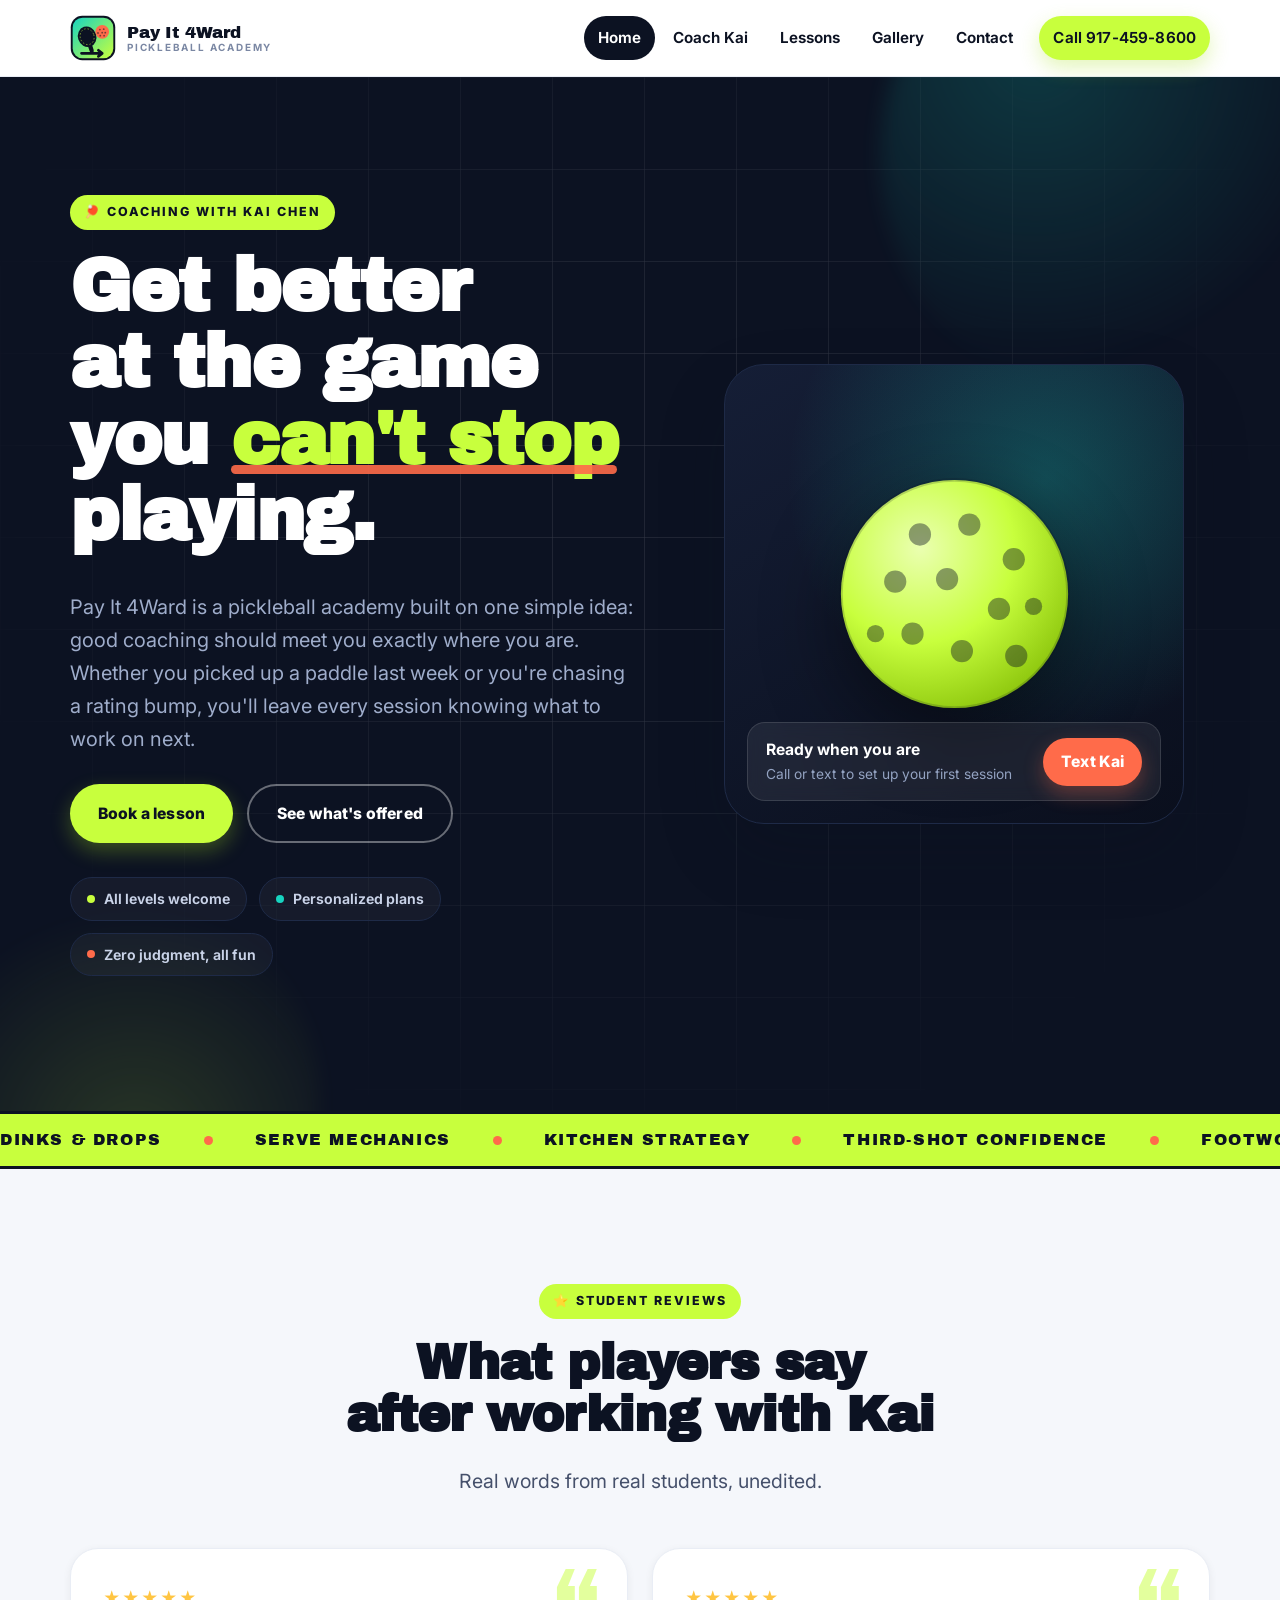
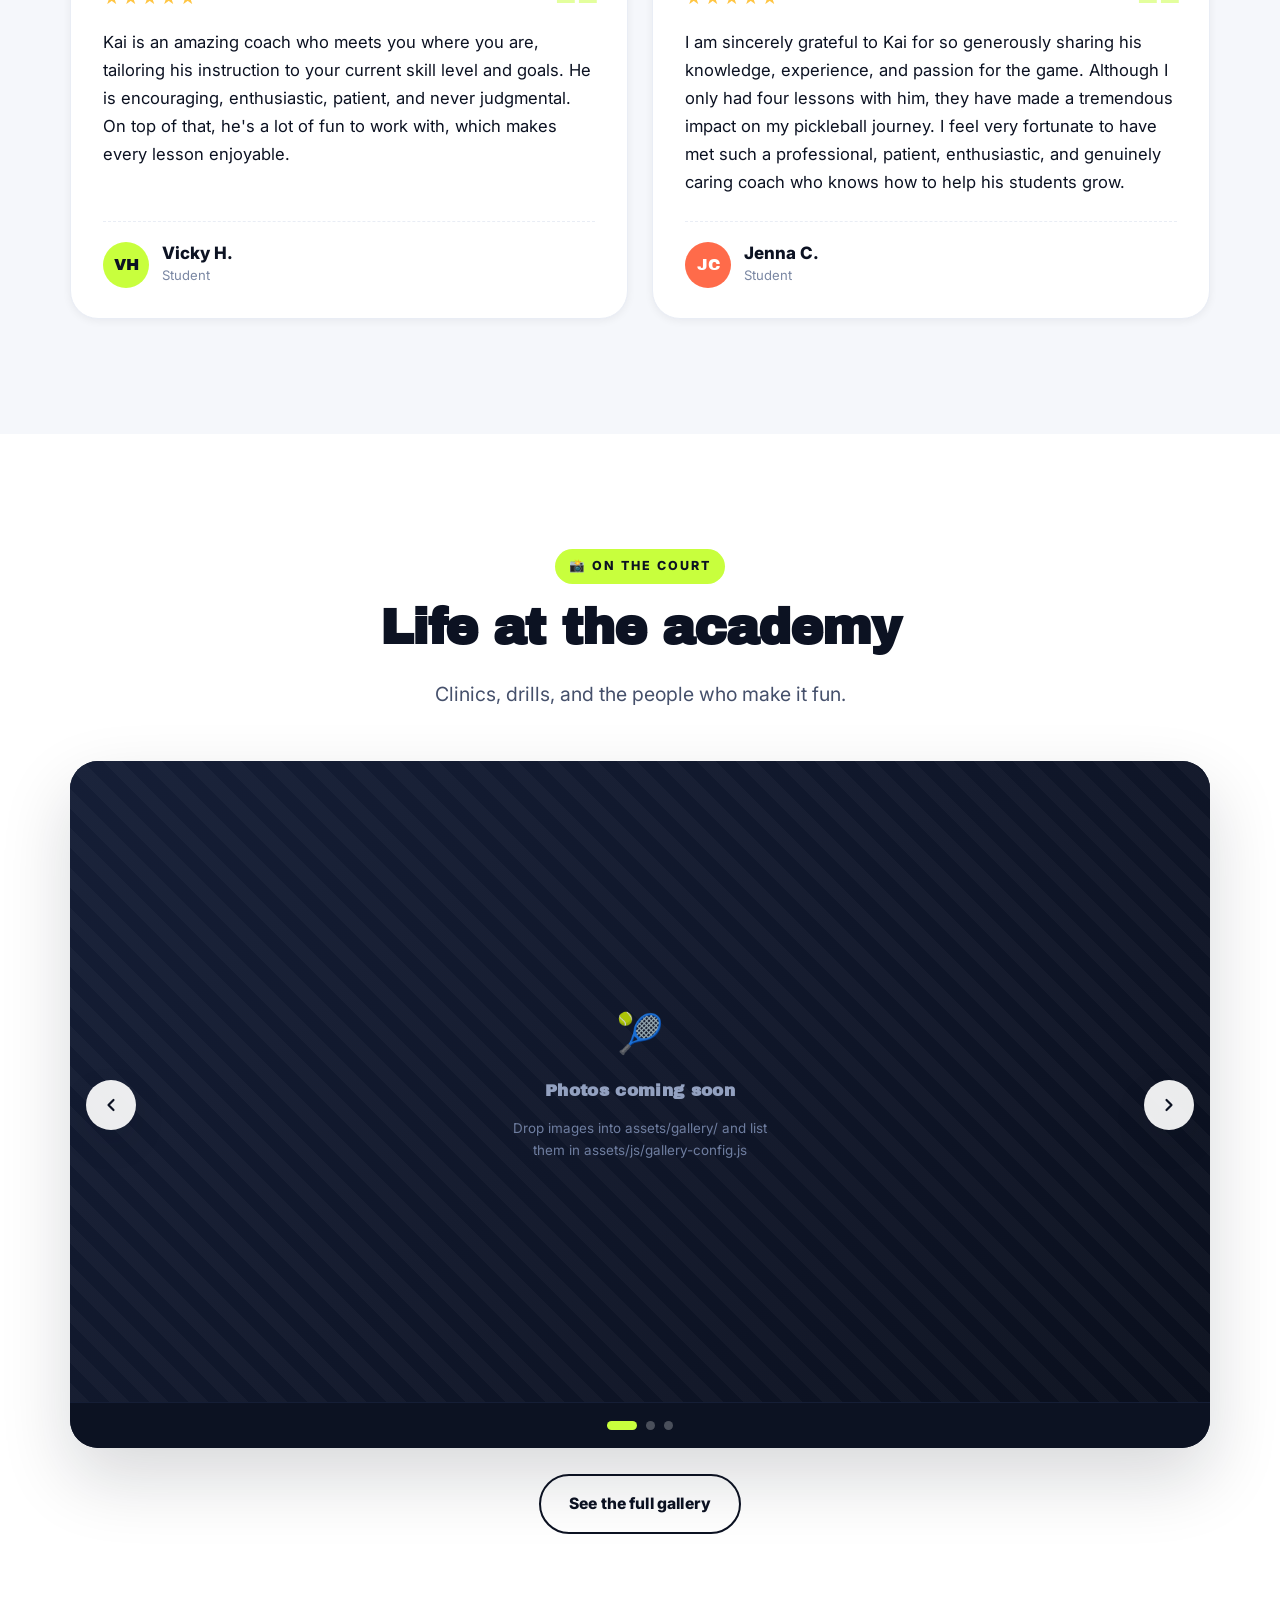
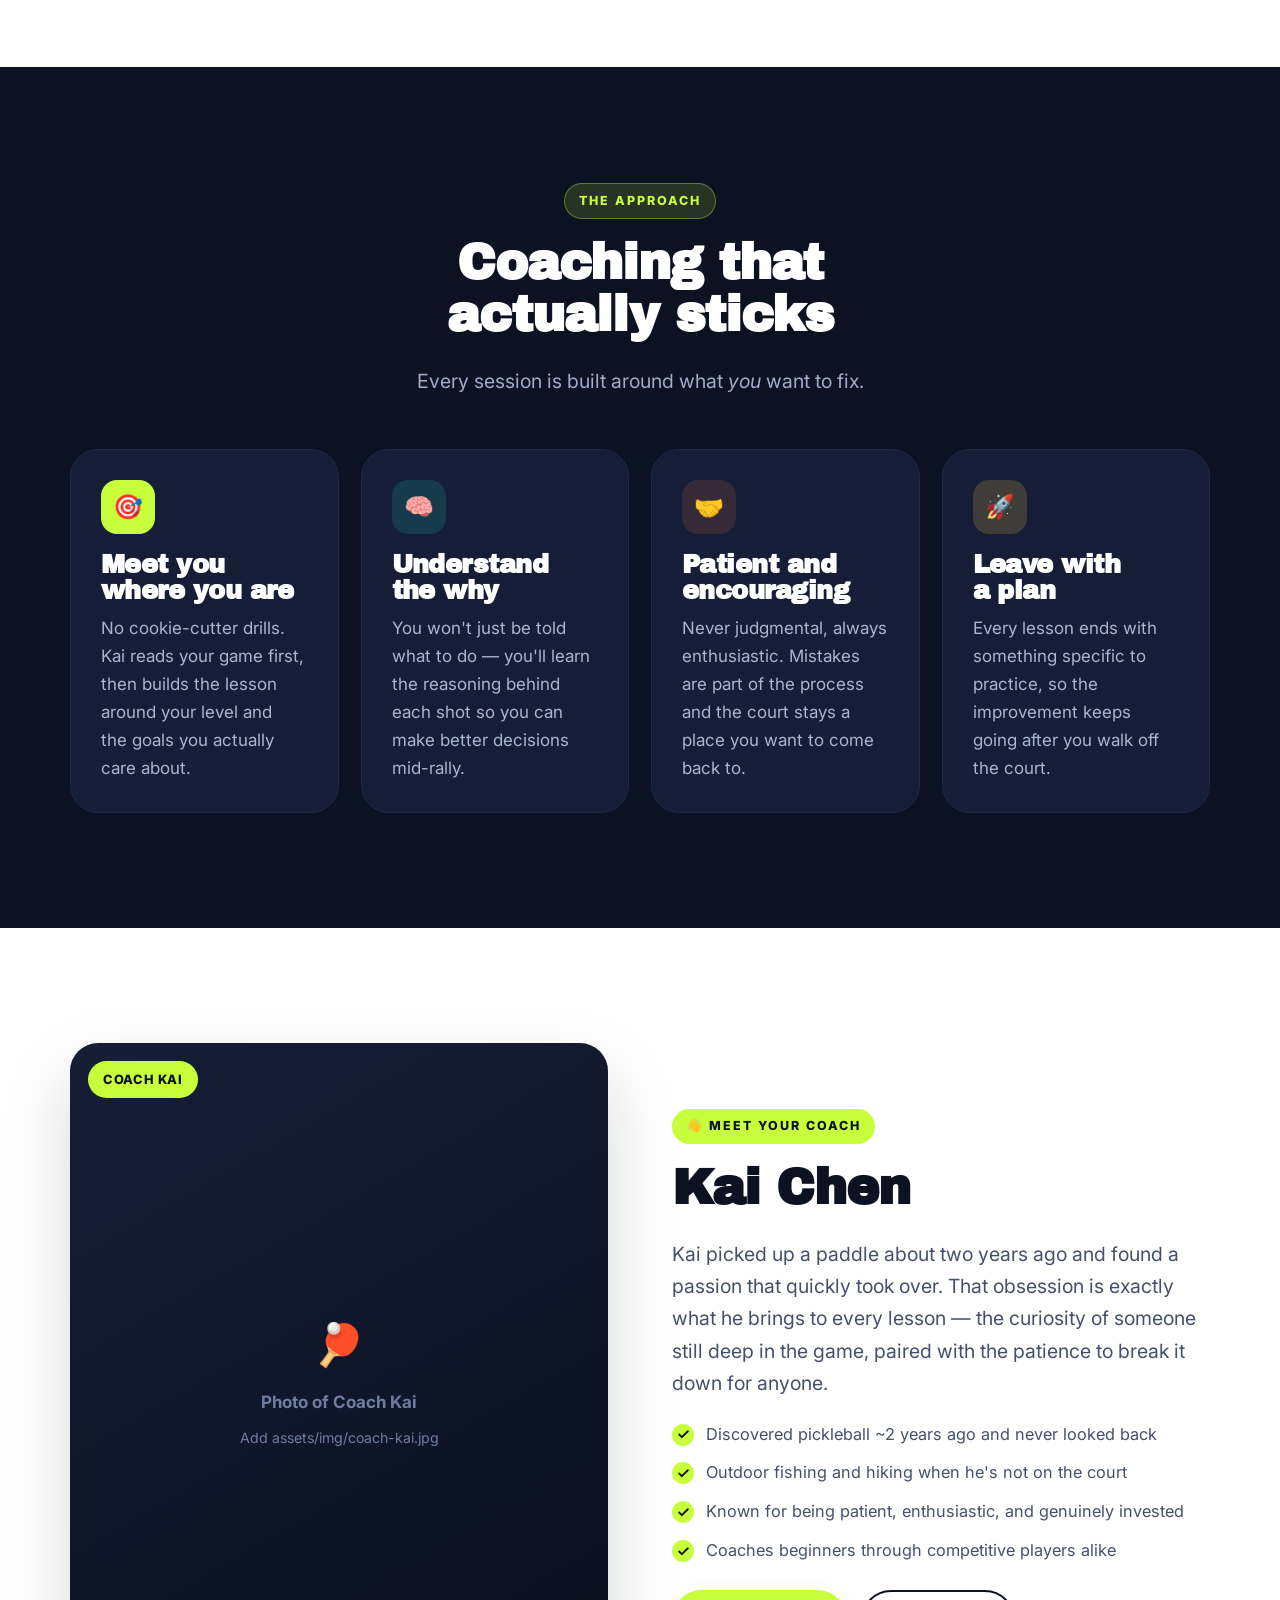
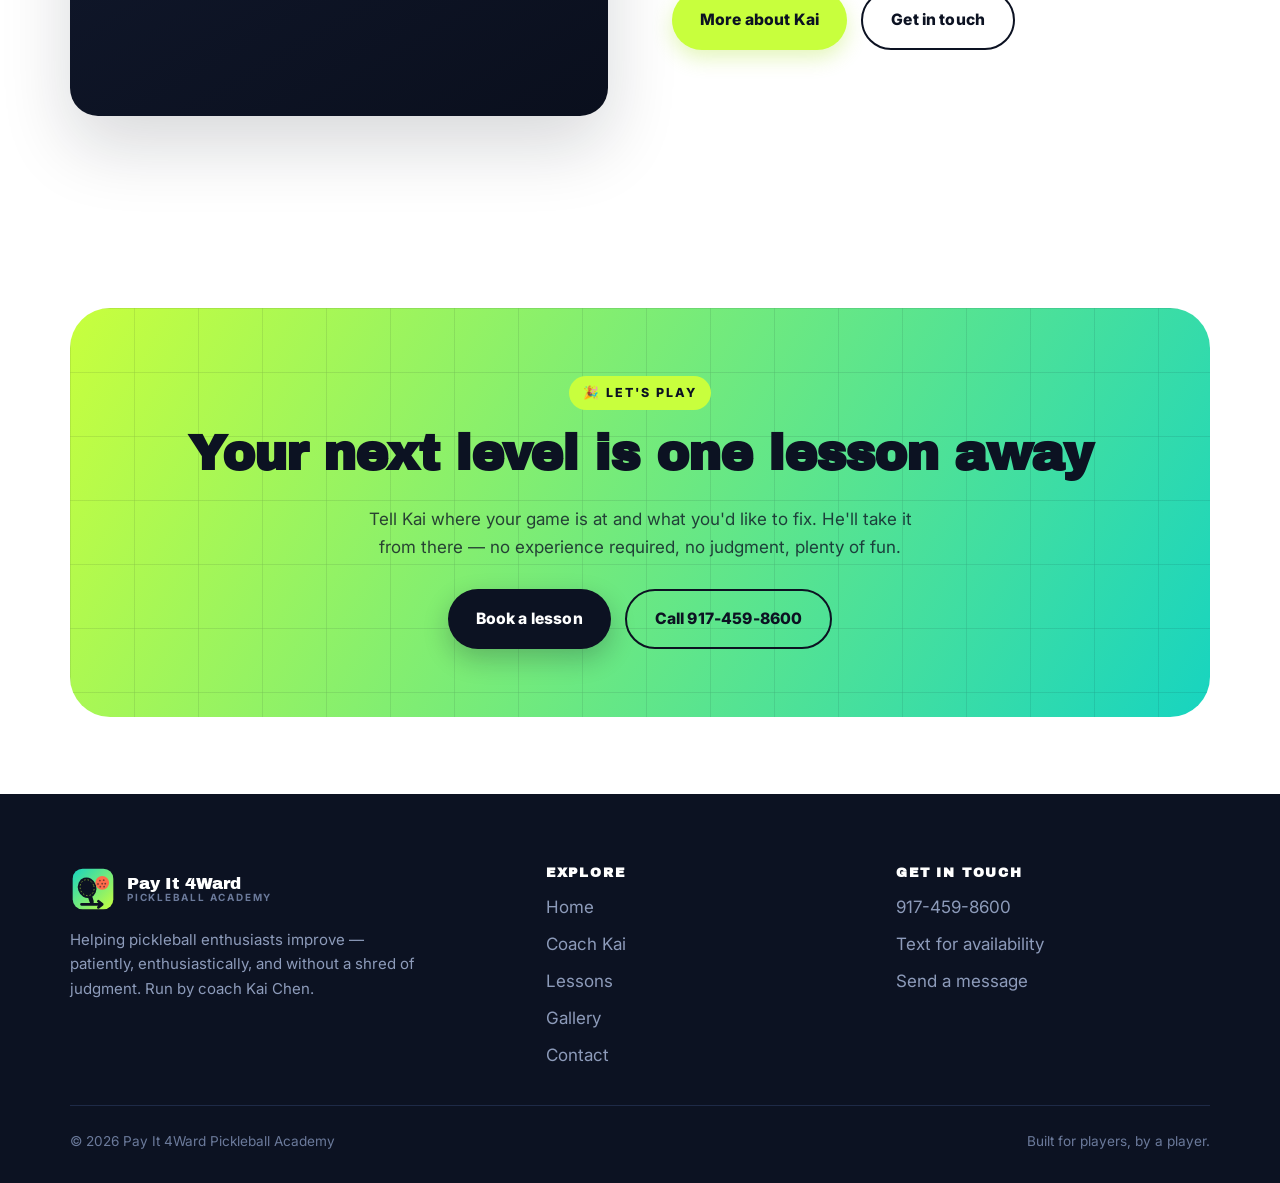
==== index.html @ ba5cbf7e "Add Pay It 4Ward site: pages, styles, scripts, assets Five-page static site for the pickleball acade" ====
<!DOCTYPE html>
<html lang="en">
<head>
<meta charset="utf-8">
<meta name="viewport" content="width=device-width, initial-scale=1, viewport-fit=cover">
<title>Pay It 4Ward Pickleball Academy — Coaching with Kai Chen</title>
<meta name="description" content="Pay It 4Ward is a pickleball academy run by coach Kai Chen. Patient, encouraging, personalized coaching that meets every player exactly where they are.">
<meta name="theme-color" content="#0C1222">

<meta property="og:type" content="website">
<meta property="og:title" content="Pay It 4Ward Pickleball Academy">
<meta property="og:description" content="Coaching with Kai Chen — helping pickleball enthusiasts improve, one lesson at a time.">
<meta property="og:image" content="assets/img/logo.svg">

<link rel="icon" href="assets/img/logo.svg" type="image/svg+xml">
<link rel="preconnect" href="https://fonts.googleapis.com">
<link rel="preconnect" href="https://fonts.gstatic.com" crossorigin>
<link href="https://fonts.googleapis.com/css2?family=Archivo+Black&family=Inter:wght@400;500;600;700;800&display=swap" rel="stylesheet">
<link rel="stylesheet" href="assets/css/styles.css">
</head>
<body>

<!-- ============================ PRELOADER ============================ -->
<div class="preloader" id="preloader" role="status" aria-label="Loading Pay It 4Ward">
  <div class="preloader__inner">
    <div class="preloader__card">
      <img class="preloader__logo" src="assets/img/logo.svg" alt="Pay It 4Ward">
    </div>
    <div class="preloader__bar"></div>
    <div class="preloader__word">Pay It 4Ward</div>
  </div>
</div>

<!-- ============================= HEADER ============================== -->
<header class="site-header" id="siteHeader">
  <div class="wrap nav">
    <a class="brand" href="index.html">
      <img class="brand__logo" src="assets/img/logo.svg" alt="Pay It 4Ward logo">
      <span class="brand__text">
        <span class="brand__name">Pay It 4Ward</span>
        <span class="brand__sub">Pickleball Academy</span>
      </span>
    </a>

    <button class="nav__toggle" id="navToggle" type="button"
            aria-expanded="false" aria-controls="navLinks" aria-label="Menu">
      <span></span>
    </button>

    <ul class="nav__links" id="navLinks">
      <li><a href="index.html">Home</a></li>
      <li><a href="about.html">Coach Kai</a></li>
      <li><a href="programs.html">Lessons</a></li>
      <li><a href="gallery.html">Gallery</a></li>
      <li><a href="contact.html">Contact</a></li>
      <li><a class="btn nav__cta" href="tel:+19174598600">Call 917-459-8600</a></li>
    </ul>
  </div>
</header>

<main>

<!-- ============================== HERO =============================== -->
<section class="hero">
  <div class="hero__court" aria-hidden="true"></div>
  <div class="wrap hero__inner">
    <div>
      <span class="eyebrow">🏓 Coaching with Kai Chen</span>
      <h1>Get better at the game you <em>can't stop</em> playing.</h1>
      <p class="hero__lede">
        Pay It 4Ward is a pickleball academy built on one simple idea: good coaching
        should meet you exactly where you are. Whether you picked up a paddle last
        week or you're chasing a rating bump, you'll leave every session knowing
        what to work on next.
      </p>

      <div class="btn-row" style="margin-top:28px">
        <a class="btn" href="contact.html">Book a lesson</a>
        <a class="btn btn--ghost" href="programs.html">See what's offered</a>
      </div>

      <ul class="hero__stats">
        <li><span class="dot" style="background:var(--lime)"></span> All levels welcome</li>
        <li><span class="dot" style="background:var(--teal)"></span> Personalized plans</li>
        <li><span class="dot" style="background:var(--coral)"></span> Zero judgment, all fun</li>
      </ul>
    </div>

    <div class="hero__art">
      <img class="hero__ball" src="assets/img/ball.svg" alt="" aria-hidden="true">
      <div class="hero__badge">
        <div>
          <strong>Ready when you are</strong>
          <span>Call or text to set up your first session</span>
        </div>
        <a class="btn btn--coral" href="tel:+19174598600" style="padding:11px 18px">Text Kai</a>
      </div>
    </div>
  </div>
</section>

<!-- ============================ MARQUEE ============================== -->
<div class="marquee" aria-hidden="true">
  <div class="marquee__track">
    <span>Dinks &amp; drops</span><span>Serve mechanics</span><span>Kitchen strategy</span>
    <span>Third-shot confidence</span><span>Footwork</span><span>Doubles IQ</span>
    <span>Dinks &amp; drops</span><span>Serve mechanics</span><span>Kitchen strategy</span>
    <span>Third-shot confidence</span><span>Footwork</span><span>Doubles IQ</span>
  </div>
</div>

<!-- ============================ REVIEWS ============================== -->
<section class="section section--soft" id="reviews">
  <div class="wrap">
    <div class="head head--center reveal">
      <span class="eyebrow">⭐ Student reviews</span>
      <h2>What players say after working with Kai</h2>
      <p class="lede">Real words from real students, unedited.</p>
    </div>

    <div class="reviews">
      <figure class="review reveal" style="margin:0">
        <div class="review__stars" aria-label="5 out of 5 stars">★★★★★</div>
        <blockquote class="review__text" style="margin:0">
          Kai is an amazing coach who meets you where you are, tailoring his
          instruction to your current skill level and goals. He is encouraging,
          enthusiastic, patient, and never judgmental. On top of that, he's a lot of
          fun to work with, which makes every lesson enjoyable.
        </blockquote>
        <figcaption class="review__by">
          <span class="review__avatar" aria-hidden="true">VH</span>
          <span>
            <span class="review__name">Vicky H.</span>
            <span class="review__role">Student</span>
          </span>
        </figcaption>
      </figure>

      <figure class="review reveal" style="margin:0">
        <div class="review__stars" aria-label="5 out of 5 stars">★★★★★</div>
        <blockquote class="review__text" style="margin:0">
          I am sincerely grateful to Kai for so generously sharing his knowledge,
          experience, and passion for the game. Although I only had four lessons with
          him, they have made a tremendous impact on my pickleball journey. I feel
          very fortunate to have met such a professional, patient, enthusiastic, and
          genuinely caring coach who knows how to help his students grow.
        </blockquote>
        <figcaption class="review__by">
          <span class="review__avatar review__avatar--coral" aria-hidden="true">JC</span>
          <span>
            <span class="review__name">Jenna C.</span>
            <span class="review__role">Student</span>
          </span>
        </figcaption>
      </figure>
    </div>
  </div>
</section>

<!-- =========================== CAROUSEL ============================== -->
<section class="section" id="photos">
  <div class="wrap">
    <div class="head head--center reveal">
      <span class="eyebrow">📸 On the court</span>
      <h2>Life at the academy</h2>
      <p class="lede">Clinics, drills, and the people who make it fun.</p>
    </div>

    <div class="carousel reveal" id="carousel"
         role="region" aria-roledescription="carousel" aria-label="Academy photos">
      <div class="carousel__viewport">
        <div class="carousel__track"><!-- slides injected by JS --></div>
      </div>
      <button class="carousel__btn carousel__btn--prev" type="button" aria-label="Previous photo">
        <svg width="20" height="20" viewBox="0 0 24 24" fill="none" stroke="currentColor"
             stroke-width="2.6" stroke-linecap="round" stroke-linejoin="round" aria-hidden="true">
          <polyline points="15 18 9 12 15 6"/>
        </svg>
      </button>
      <button class="carousel__btn carousel__btn--next" type="button" aria-label="Next photo">
        <svg width="20" height="20" viewBox="0 0 24 24" fill="none" stroke="currentColor"
             stroke-width="2.6" stroke-linecap="round" stroke-linejoin="round" aria-hidden="true">
          <polyline points="9 18 15 12 9 6"/>
        </svg>
      </button>
      <div class="carousel__dots" role="tablist" aria-label="Choose photo"></div>
    </div>

    <p class="center" style="margin-top:26px">
      <a class="btn btn--ghost" href="gallery.html">See the full gallery</a>
    </p>
  </div>
</section>

<!-- ======================== WHY / APPROACH =========================== -->
<section class="section section--dark">
  <div class="wrap">
    <div class="head head--center reveal">
      <span class="eyebrow eyebrow--ghost">The approach</span>
      <h2>Coaching that actually sticks</h2>
      <p class="lede">Every session is built around what <em>you</em> want to fix.</p>
    </div>

    <div class="grid">
      <div class="card reveal">
        <div class="card__icon">🎯</div>
        <h3>Meet you where you are</h3>
        <p>No cookie-cutter drills. Kai reads your game first, then builds the lesson
           around your level and the goals you actually care about.</p>
      </div>
      <div class="card reveal">
        <div class="card__icon card__icon--teal">🧠</div>
        <h3>Understand the why</h3>
        <p>You won't just be told what to do — you'll learn the reasoning behind each
           shot so you can make better decisions mid-rally.</p>
      </div>
      <div class="card reveal">
        <div class="card__icon card__icon--coral">🤝</div>
        <h3>Patient and encouraging</h3>
        <p>Never judgmental, always enthusiastic. Mistakes are part of the process and
           the court stays a place you want to come back to.</p>
      </div>
      <div class="card reveal">
        <div class="card__icon card__icon--sun">🚀</div>
        <h3>Leave with a plan</h3>
        <p>Every lesson ends with something specific to practice, so the improvement
           keeps going after you walk off the court.</p>
      </div>
    </div>
  </div>
</section>

<!-- ========================= ABOUT PREVIEW =========================== -->
<section class="section">
  <div class="wrap split">
    <div class="split__media reveal">
      <span class="split__tag">Coach Kai</span>
      <!-- Replace this placeholder with a photo of Kai:
           <img src="assets/img/coach-kai.jpg" alt="Coach Kai Chen on the court"> -->
      <div class="ph">
        <span>🏓</span>
        <strong>Photo of Coach Kai</strong>
        <small>Add assets/img/coach-kai.jpg</small>
      </div>
    </div>

    <div class="reveal">
      <span class="eyebrow">👋 Meet your coach</span>
      <h2>Kai Chen</h2>
      <p class="lede">
        Kai picked up a paddle about two years ago and found a passion that quickly
        took over. That obsession is exactly what he brings to every lesson — the
        curiosity of someone still deep in the game, paired with the patience to
        break it down for anyone.
      </p>
      <ul class="facts">
        <li>Discovered pickleball ~2 years ago and never looked back</li>
        <li>Outdoor fishing and hiking when he's not on the court</li>
        <li>Known for being patient, enthusiastic, and genuinely invested</li>
        <li>Coaches beginners through competitive players alike</li>
      </ul>
      <div class="btn-row">
        <a class="btn" href="about.html">More about Kai</a>
        <a class="btn btn--ghost" href="contact.html">Get in touch</a>
      </div>
    </div>
  </div>
</section>

<!-- ============================== CTA ================================ -->
<section class="section section--tight">
  <div class="wrap">
    <div class="cta reveal">
      <span class="eyebrow">🎉 Let's play</span>
      <h2>Your next level is one lesson away</h2>
      <p>Tell Kai where your game is at and what you'd like to fix. He'll take it
         from there — no experience required, no judgment, plenty of fun.</p>
      <div class="btn-row">
        <a class="btn" href="contact.html">Book a lesson</a>
        <a class="btn btn--ghost" href="tel:+19174598600">Call 917-459-8600</a>
      </div>
    </div>
  </div>
</section>

</main>

<!-- ============================= FOOTER ============================== -->
<footer class="site-footer">
  <div class="wrap">
    <div class="footer-grid">
      <div>
        <a class="brand" href="index.html" style="margin-bottom:16px">
          <img class="brand__logo" src="assets/img/logo.svg" alt="">
          <span class="brand__text">
            <span class="brand__name">Pay It 4Ward</span>
            <span class="brand__sub">Pickleball Academy</span>
          </span>
        </a>
        <p>Helping pickleball enthusiasts improve — patiently, enthusiastically, and
           without a shred of judgment. Run by coach Kai Chen.</p>
      </div>

      <div>
        <h4>Explore</h4>
        <ul>
          <li><a href="index.html">Home</a></li>
          <li><a href="about.html">Coach Kai</a></li>
          <li><a href="programs.html">Lessons</a></li>
          <li><a href="gallery.html">Gallery</a></li>
          <li><a href="contact.html">Contact</a></li>
        </ul>
      </div>

      <div>
        <h4>Get in touch</h4>
        <ul>
          <li><a href="tel:+19174598600">917-459-8600</a></li>
          <li><a href="sms:+19174598600">Text for availability</a></li>
          <li><a href="contact.html">Send a message</a></li>
        </ul>
      </div>
    </div>

    <div class="footer-bottom">
      <span>&copy; <span data-year>2026</span> Pay It 4Ward Pickleball Academy</span>
      <span>Built for players, by a player.</span>
    </div>
  </div>
</footer>

<script src="assets/js/gallery-config.js"></script>
<script src="assets/js/main.js"></script>
</body>
</html>
---- assets/css/styles.css ----
/* ==========================================================================
   Pay It 4Ward Pickleball Academy — shared stylesheet
   Aesthetic: modern, fun, lively sports-center energy
   ========================================================================== */

/* ---------- Design tokens ------------------------------------------------ */
:root {
  /* Brand palette */
  --ink:        #0C1222;   /* deep court navy  */
  --ink-2:      #151E36;   /* raised surface   */
  --ink-3:      #1E2A47;   /* borders on dark  */
  --lime:       #C8FF3D;   /* pickleball ball  */
  --lime-deep:  #A5E01F;
  --coral:      #FF6B4A;   /* paddle grip      */
  --teal:       #17D4C0;   /* court accent     */
  --sun:        #FFC542;

  --paper:      #FFFFFF;
  --paper-2:    #F5F7FB;
  --paper-3:    #E9EDF5;
  --body:       #45506B;
  --muted:      #7A87A3;

  /* Type */
  --font-display: "Archivo Black", "Arial Black", Impact, system-ui, sans-serif;
  --font-body: "Inter", -apple-system, BlinkMacSystemFont, "Segoe UI", Roboto,
               Helvetica, Arial, sans-serif;

  /* Shape & motion */
  --r-sm: 10px;
  --r-md: 18px;
  --r-lg: 28px;
  --r-xl: 40px;
  --shadow-sm: 0 2px 8px rgba(12, 18, 34, .06);
  --shadow-md: 0 14px 34px rgba(12, 18, 34, .10);
  --shadow-lg: 0 30px 70px rgba(12, 18, 34, .16);
  --ease: cubic-bezier(.2, .7, .3, 1);

  --maxw: 1180px;
  --nav-h: 76px;
}

/* ---------- Reset -------------------------------------------------------- */
*, *::before, *::after { box-sizing: border-box; }

html {
  scroll-behavior: smooth;
  scroll-padding-top: calc(var(--nav-h) + 16px);
  -webkit-text-size-adjust: 100%;
}

body {
  margin: 0;
  font-family: var(--font-body);
  font-size: 17px;
  line-height: 1.65;
  color: var(--body);
  background: var(--paper);
  overflow-x: hidden;
}

img, svg, video { max-width: 100%; display: block; }
a { color: inherit; }
button { font: inherit; cursor: pointer; }
[hidden] { display: none !important; }

h1, h2, h3, h4 {
  font-family: var(--font-display);
  color: var(--ink);
  line-height: 1.04;
  letter-spacing: -.02em;
  margin: 0 0 .5em;
  text-wrap: balance;
}
h1 { font-size: clamp(2.6rem, 7vw, 4.6rem); }
h2 { font-size: clamp(2rem, 4.6vw, 3.1rem); }
h3 { font-size: clamp(1.25rem, 2.4vw, 1.6rem); }
p  { margin: 0 0 1.1em; text-wrap: pretty; }

::selection { background: var(--lime); color: var(--ink); }

/* ---------- Layout helpers ---------------------------------------------- */
.wrap {
  width: 100%;
  max-width: var(--maxw);
  margin-inline: auto;
  padding-inline: 20px;
}

.section { padding-block: clamp(64px, 9vw, 116px); }
.section--tight { padding-block: clamp(48px, 6vw, 80px); }
.section--dark { background: var(--ink); color: #CBD4E8; }
.section--dark h2, .section--dark h3 { color: #fff; }
.section--soft { background: var(--paper-2); }

.center { text-align: center; }
.stack > * + * { margin-top: 1rem; }

.eyebrow {
  display: inline-flex;
  align-items: center;
  gap: 8px;
  font-size: .78rem;
  font-weight: 800;
  letter-spacing: .16em;
  text-transform: uppercase;
  color: var(--ink);
  background: var(--lime);
  padding: 7px 14px;
  border-radius: 999px;
  margin-bottom: 18px;
}
.eyebrow--ghost {
  background: rgba(200, 255, 61, .14);
  color: var(--lime);
  border: 1px solid rgba(200, 255, 61, .35);
}

.lede { font-size: clamp(1.05rem, 1.7vw, 1.22rem); color: var(--body); }
.section--dark .lede { color: #9FADCB; }

/* ---------- Buttons ------------------------------------------------------ */
.btn {
  --btn-bg: var(--lime);
  --btn-fg: var(--ink);
  display: inline-flex;
  align-items: center;
  justify-content: center;
  gap: 10px;
  padding: 15px 28px;
  border: 0;
  border-radius: 999px;
  background: var(--btn-bg);
  color: var(--btn-fg);
  font-weight: 800;
  font-size: .98rem;
  letter-spacing: .01em;
  text-decoration: none;
  white-space: nowrap;
  transition: transform .18s var(--ease), box-shadow .18s var(--ease),
              background .18s var(--ease);
  box-shadow: 0 8px 20px rgba(165, 224, 31, .3);
}
.btn:hover { transform: translateY(-3px); box-shadow: 0 14px 30px rgba(165, 224, 31, .42); }
.btn:active { transform: translateY(-1px); }
.btn:focus-visible { outline: 3px solid var(--teal); outline-offset: 3px; }

.btn--coral {
  --btn-bg: var(--coral); --btn-fg: #fff;
  box-shadow: 0 8px 20px rgba(255, 107, 74, .32);
}
.btn--coral:hover { box-shadow: 0 14px 30px rgba(255, 107, 74, .45); }

.btn--ghost {
  --btn-bg: transparent; --btn-fg: var(--ink);
  border: 2px solid var(--ink);
  box-shadow: none;
}
.btn--ghost:hover { background: var(--ink); color: #fff; box-shadow: var(--shadow-md); }

/* Ghost buttons sitting on any dark surface */
.section--dark .btn--ghost,
.hero .btn--ghost,
.pagehero .btn--ghost {
  --btn-fg: #fff;
  border-color: rgba(255, 255, 255, .38);
}
.section--dark .btn--ghost:hover,
.hero .btn--ghost:hover,
.pagehero .btn--ghost:hover { background: #fff; color: var(--ink); }

.btn-row { display: flex; flex-wrap: wrap; gap: 14px; }

/* ==========================================================================
   Preloader — logo splash on every page load
   ========================================================================== */
.preloader {
  position: fixed;
  inset: 0;
  z-index: 9999;
  display: grid;
  place-items: center;
  background: var(--ink);
  transition: opacity .5s var(--ease), visibility .5s var(--ease);
}
.preloader__inner { display: grid; justify-items: center; gap: 22px; }

/* White card behind the logo so any uploaded logo — light or dark — reads
   cleanly against the navy splash background. */
.preloader__card {
  display: grid;
  place-items: center;
  padding: 26px 30px;
  border-radius: var(--r-lg);
  background: #fff;
  box-shadow: 0 30px 70px rgba(0, 0, 0, .45);
  animation: pop-in .7s var(--ease) both;
}
.preloader__logo {
  width: clamp(96px, 20vw, 128px);
  height: auto;
}
.preloader__bar {
  width: 168px;
  height: 5px;
  border-radius: 999px;
  background: rgba(255, 255, 255, .13);
  overflow: hidden;
}
.preloader__bar::after {
  content: "";
  display: block;
  height: 100%;
  width: 40%;
  border-radius: 999px;
  background: linear-gradient(90deg, var(--teal), var(--lime));
  animation: slide-bar 1.1s var(--ease) infinite;
}
.preloader__word {
  font-family: var(--font-display);
  font-size: .72rem;
  letter-spacing: .34em;
  text-transform: uppercase;
  color: rgba(255, 255, 255, .5);
}
.preloader.is-done { opacity: 0; visibility: hidden; }

@keyframes pop-in {
  from { opacity: 0; transform: scale(.82) translateY(14px); }
  to   { opacity: 1; transform: none; }
}
@keyframes slide-bar {
  0%   { transform: translateX(-110%); }
  100% { transform: translateX(360%); }
}

/* ==========================================================================
   Header / navigation
   ========================================================================== */
.site-header {
  position: sticky;
  top: 0;
  z-index: 900;
  background: rgba(255, 255, 255, .88);
  backdrop-filter: saturate(160%) blur(14px);
  -webkit-backdrop-filter: saturate(160%) blur(14px);
  border-bottom: 1px solid var(--paper-3);
  transition: box-shadow .25s var(--ease);
}
.site-header.is-stuck { box-shadow: var(--shadow-sm); }

.nav {
  display: flex;
  align-items: center;
  gap: 18px;
  height: var(--nav-h);
}

/* Logo, top-left */
.brand {
  display: inline-flex;
  align-items: center;
  gap: 11px;
  text-decoration: none;
  margin-right: auto;
  flex-shrink: 0;
}
.brand__logo { height: 46px; width: auto; }
.brand__text { display: grid; line-height: 1.05; }
.brand__name {
  font-family: var(--font-display);
  font-size: 1.05rem;
  color: var(--ink);
  letter-spacing: -.01em;
}
.brand__sub {
  font-size: .62rem;
  font-weight: 700;
  letter-spacing: .18em;
  text-transform: uppercase;
  color: var(--muted);
}

.nav__links {
  display: flex;
  align-items: center;
  gap: 4px;
  list-style: none;
  margin: 0;
  padding: 0;
}
.nav__links a {
  display: block;
  padding: 9px 14px;
  border-radius: 999px;
  font-weight: 650;
  font-size: .95rem;
  color: var(--ink);
  text-decoration: none;
  transition: background .18s var(--ease), color .18s var(--ease);
}
.nav__links a:hover { background: var(--paper-2); }
.nav__links a[aria-current="page"] { background: var(--ink); color: #fff; }

.nav__cta { margin-left: 8px; padding: 12px 22px; }

.nav__toggle {
  display: none;
  width: 46px;
  height: 46px;
  border: 1px solid var(--paper-3);
  border-radius: 14px;
  background: #fff;
  align-items: center;
  justify-content: center;
}
.nav__toggle span {
  display: block;
  position: relative;
  width: 20px;
  height: 2px;
  background: var(--ink);
  border-radius: 2px;
  transition: background .2s var(--ease);
}
.nav__toggle span::before,
.nav__toggle span::after {
  content: "";
  position: absolute;
  left: 0;
  width: 20px;
  height: 2px;
  background: var(--ink);
  border-radius: 2px;
  transition: transform .25s var(--ease);
}
.nav__toggle span::before { top: -6px; }
.nav__toggle span::after  { top: 6px; }
.nav__toggle[aria-expanded="true"] span { background: transparent; }
.nav__toggle[aria-expanded="true"] span::before { transform: translateY(6px) rotate(45deg); }
.nav__toggle[aria-expanded="true"] span::after  { transform: translateY(-6px) rotate(-45deg); }

@media (max-width: 900px) {
  .nav__toggle { display: inline-flex; }
  .nav__links {
    position: absolute;
    top: var(--nav-h);
    left: 0;
    right: 0;
    flex-direction: column;
    align-items: stretch;
    gap: 4px;
    padding: 14px 20px 22px;
    background: #fff;
    border-bottom: 1px solid var(--paper-3);
    box-shadow: var(--shadow-md);
    transform: translateY(-8px);
    opacity: 0;
    pointer-events: none;
    transition: opacity .22s var(--ease), transform .22s var(--ease);
  }
  .nav__links.is-open { opacity: 1; transform: none; pointer-events: auto; }
  .nav__links a { padding: 13px 16px; border-radius: var(--r-sm); }
  .nav__cta { margin: 8px 0 0; }
}

/* ==========================================================================
   Hero
   ========================================================================== */
.hero {
  position: relative;
  background: var(--ink);
  color: #C9D3E8;
  overflow: hidden;
  padding-block: clamp(64px, 10vw, 118px);
}
.hero::before,
.hero::after {
  content: "";
  position: absolute;
  border-radius: 50%;
  filter: blur(10px);
  opacity: .5;
  pointer-events: none;
}
.hero::before {
  width: 520px; height: 520px;
  background: radial-gradient(circle at 30% 30%, rgba(23, 212, 192, .40), transparent 62%);
  top: -180px; right: -120px;
}
.hero::after {
  width: 460px; height: 460px;
  background: radial-gradient(circle at 60% 60%, rgba(200, 255, 61, .30), transparent 62%);
  bottom: -220px; left: -140px;
}

/* Court line motif */
.hero__court {
  position: absolute;
  inset: 0;
  opacity: .16;
  pointer-events: none;
  background-image:
    linear-gradient(to right, rgba(255,255,255,.5) 1px, transparent 1px),
    linear-gradient(to bottom, rgba(255,255,255,.5) 1px, transparent 1px);
  background-size: 92px 92px;
  mask-image: radial-gradient(ellipse at 50% 40%, #000 20%, transparent 78%);
  -webkit-mask-image: radial-gradient(ellipse at 50% 40%, #000 20%, transparent 78%);
}

.hero__inner {
  position: relative;
  z-index: 1;
  display: grid;
  grid-template-columns: 1.05fr .95fr;
  gap: clamp(32px, 5vw, 64px);
  align-items: center;
}
@media (max-width: 880px) {
  .hero__inner { grid-template-columns: 1fr; }
}

.hero h1 { color: #fff; }
.hero h1 em {
  font-style: normal;
  color: var(--lime);
  position: relative;
  white-space: nowrap;
}
.hero h1 em::after {
  content: "";
  position: absolute;
  left: 0; right: 0; bottom: .06em;
  height: .12em;
  background: var(--coral);
  border-radius: 999px;
  opacity: .9;
}
.hero__lede {
  font-size: clamp(1.05rem, 1.8vw, 1.25rem);
  color: #9FADCB;
  max-width: 46ch;
}

.hero__stats {
  display: flex;
  flex-wrap: wrap;
  gap: 12px;
  margin-top: 34px;
  padding: 0;
  list-style: none;
}
.hero__stats li {
  display: flex;
  align-items: center;
  gap: 9px;
  padding: 9px 16px;
  border-radius: 999px;
  border: 1px solid var(--ink-3);
  background: rgba(255, 255, 255, .04);
  font-size: .88rem;
  font-weight: 650;
  color: #C9D3E8;
}
.hero__stats .dot {
  width: 8px; height: 8px;
  border-radius: 50%;
  flex-shrink: 0;
}

/* Animated ball card */
.hero__art {
  position: relative;
  aspect-ratio: 1 / 1;
  max-width: 460px;
  margin-inline: auto;
  width: 100%;
  border-radius: var(--r-xl);
  background:
    radial-gradient(circle at 70% 25%, rgba(23,212,192,.28), transparent 55%),
    linear-gradient(150deg, var(--ink-2), #0A0F1D);
  border: 1px solid var(--ink-3);
  box-shadow: var(--shadow-lg);
  display: grid;
  place-items: center;
  overflow: hidden;
}
.hero__ball {
  width: 54%;
  animation: float 5.5s ease-in-out infinite;
  filter: drop-shadow(0 26px 40px rgba(0, 0, 0, .45));
}
@keyframes float {
  0%, 100% { transform: translateY(-10px) rotate(-6deg); }
  50%      { transform: translateY(12px) rotate(6deg); }
}

.hero__badge {
  position: absolute;
  bottom: 22px;
  left: 22px;
  right: 22px;
  display: flex;
  align-items: center;
  justify-content: space-between;
  gap: 12px;
  padding: 14px 18px;
  border-radius: var(--r-md);
  background: rgba(255, 255, 255, .07);
  border: 1px solid rgba(255, 255, 255, .12);
  backdrop-filter: blur(8px);
  -webkit-backdrop-filter: blur(8px);
  font-size: .86rem;
}
.hero__badge strong { color: #fff; display: block; font-size: .98rem; }
.hero__badge span { color: #94A3C2; }

/* ---------- Compact hero for interior pages ------------------------------ */
.pagehero {
  position: relative;
  background: var(--ink);
  color: #9FADCB;
  overflow: hidden;
  padding-block: clamp(52px, 7vw, 86px);
  text-align: center;
}
.pagehero::after {
  content: "";
  position: absolute;
  width: 640px; height: 640px;
  border-radius: 50%;
  top: -340px; left: 50%;
  translate: -50% 0;
  background: radial-gradient(circle, rgba(23, 212, 192, .30), transparent 62%);
  pointer-events: none;
}
.pagehero .wrap { position: relative; z-index: 1; }
.pagehero h1 { color: #fff; font-size: clamp(2.2rem, 5.4vw, 3.6rem); }
.pagehero p { max-width: 58ch; margin-inline: auto; font-size: 1.06rem; }

/* ==========================================================================
   Marquee strip
   ========================================================================== */
.marquee {
  background: var(--lime);
  border-block: 3px solid var(--ink);
  overflow: hidden;
  padding-block: 13px;
}
.marquee__track {
  display: flex;
  width: max-content;
  gap: 42px;
  animation: marquee 26s linear infinite;
}
.marquee__track span {
  font-family: var(--font-display);
  font-size: 1rem;
  letter-spacing: .1em;
  text-transform: uppercase;
  color: var(--ink);
  display: inline-flex;
  align-items: center;
  gap: 42px;
  white-space: nowrap;
}
.marquee__track span::after {
  content: "";
  width: 9px; height: 9px;
  border-radius: 50%;
  background: var(--coral);
}
@keyframes marquee { to { transform: translateX(-50%); } }

/* ==========================================================================
   Section heading block
   ========================================================================== */
.head { max-width: 640px; margin-bottom: clamp(32px, 4vw, 52px); }
.head--center { margin-inline: auto; text-align: center; }

/* ==========================================================================
   Cards / features
   ========================================================================== */
.grid {
  display: grid;
  gap: 22px;
  grid-template-columns: repeat(auto-fit, minmax(248px, 1fr));
}

.card {
  position: relative;
  padding: 30px;
  border-radius: var(--r-lg);
  background: #fff;
  border: 1px solid var(--paper-3);
  box-shadow: var(--shadow-sm);
  transition: transform .22s var(--ease), box-shadow .22s var(--ease),
              border-color .22s var(--ease);
}
.card:hover {
  transform: translateY(-6px);
  box-shadow: var(--shadow-md);
  border-color: transparent;
}
.card h3 { margin-bottom: .35em; }
.card p:last-child { margin-bottom: 0; }

.card__icon {
  width: 54px;
  height: 54px;
  border-radius: 16px;
  display: grid;
  place-items: center;
  margin-bottom: 18px;
  background: var(--lime);
  color: var(--ink);
  font-size: 1.5rem;
}
.card__icon--teal  { background: rgba(23, 212, 192, .16); color: #0C8C7F; }
.card__icon--coral { background: rgba(255, 107, 74, .14);  color: #D8482A; }
.card__icon--sun   { background: rgba(255, 197, 66, .18);  color: #B8801A; }

.section--dark .card {
  background: var(--ink-2);
  border-color: var(--ink-3);
  box-shadow: none;
  color: #A9B6D2;
}
.section--dark .card:hover { border-color: rgba(200, 255, 61, .4); }

/* ==========================================================================
   Reviews
   ========================================================================== */
.reviews { display: grid; gap: 24px; grid-template-columns: repeat(auto-fit, minmax(320px, 1fr)); }

.review {
  position: relative;
  display: flex;
  flex-direction: column;
  padding: 36px 32px 30px;
  border-radius: var(--r-lg);
  background: #fff;
  border: 1px solid var(--paper-3);
  box-shadow: var(--shadow-sm);
  transition: transform .22s var(--ease), box-shadow .22s var(--ease);
}
.review:hover { transform: translateY(-5px); box-shadow: var(--shadow-md); }
.review::before {
  content: "\201C";
  position: absolute;
  top: 6px;
  right: 26px;
  font-family: var(--font-display);
  font-size: 6rem;
  line-height: 1;
  color: var(--lime);
  opacity: .5;
  pointer-events: none;
}
.review__stars {
  display: flex;
  gap: 3px;
  margin-bottom: 16px;
  color: var(--sun);
  font-size: 1.05rem;
  letter-spacing: 2px;
}
.review__text {
  position: relative;
  font-size: 1.04rem;
  color: var(--ink);
  line-height: 1.68;
  flex: 1;
}
.review__by {
  display: flex;
  align-items: center;
  gap: 13px;
  margin-top: 24px;
  padding-top: 20px;
  border-top: 1px dashed var(--paper-3);
}
.review__avatar {
  width: 46px; height: 46px;
  border-radius: 50%;
  display: grid;
  place-items: center;
  font-family: var(--font-display);
  font-size: 1rem;
  color: var(--ink);
  background: var(--lime);
  flex-shrink: 0;
}
.review__avatar--teal  { background: var(--teal); }
.review__avatar--coral { background: var(--coral); color: #fff; }
.review__by > span:last-child { display: grid; gap: 1px; }
.review__name { display: block; font-weight: 800; color: var(--ink); line-height: 1.25; }
.review__role { display: block; font-size: .82rem; color: var(--muted); }

/* ==========================================================================
   Carousel
   ========================================================================== */
.carousel {
  position: relative;
  border-radius: var(--r-lg);
  overflow: hidden;
  background: var(--ink-2);
  box-shadow: var(--shadow-lg);
}
.carousel__viewport { overflow: hidden; }
.carousel__track {
  display: flex;
  transition: transform .6s var(--ease);
  will-change: transform;
}
.carousel__slide {
  position: relative;
  flex: 0 0 100%;
  aspect-ratio: 16 / 9;
  background: linear-gradient(140deg, var(--ink-2), #0A0F1D);
}
@media (max-width: 640px) { .carousel__slide { aspect-ratio: 4 / 3; } }

.carousel__slide img {
  width: 100%;
  height: 100%;
  object-fit: cover;
}
.carousel__caption {
  position: absolute;
  left: 0; right: 0; bottom: 0;
  padding: 54px 28px 24px;
  background: linear-gradient(to top, rgba(8, 12, 22, .92), transparent);
  color: #fff;
  font-weight: 650;
  font-size: .98rem;
}

/* placeholder slide shown until real photos are dropped in */
.carousel__placeholder {
  position: absolute;
  inset: 0;
  display: grid;
  place-items: center;
  gap: 12px;
  align-content: center;
  text-align: center;
  padding: 24px;
  color: #6F7EA0;
  background-image:
    repeating-linear-gradient(45deg, rgba(255,255,255,.028) 0 14px, transparent 14px 28px);
}
.carousel__placeholder .ph-icon { font-size: 2.4rem; opacity: .8; }
.carousel__placeholder strong {
  font-family: var(--font-display);
  color: #93A1C0;
  font-size: 1.05rem;
  letter-spacing: .02em;
}
.carousel__placeholder small { font-size: .84rem; max-width: 34ch; }

.carousel__btn {
  position: absolute;
  top: 50%;
  translate: 0 -50%;
  width: 50px; height: 50px;
  display: grid;
  place-items: center;
  border: 0;
  border-radius: 50%;
  background: rgba(255, 255, 255, .92);
  color: var(--ink);
  box-shadow: var(--shadow-md);
  transition: transform .18s var(--ease), background .18s var(--ease);
  z-index: 2;
}
.carousel__btn:hover { transform: translateY(-50%) scale(1.08); background: var(--lime); }
.carousel__btn:focus-visible { outline: 3px solid var(--teal); outline-offset: 3px; }
.carousel__btn--prev { left: 16px; }
.carousel__btn--next { right: 16px; }
@media (max-width: 560px) {
  .carousel__btn { width: 42px; height: 42px; }
  .carousel__btn--prev { left: 8px; }
  .carousel__btn--next { right: 8px; }
}

.carousel__dots {
  display: flex;
  justify-content: center;
  gap: 9px;
  padding: 18px;
  background: var(--ink);
}
.carousel__dots button {
  width: 9px; height: 9px;
  padding: 0;
  border: 0;
  border-radius: 999px;
  background: rgba(255, 255, 255, .26);
  transition: width .25s var(--ease), background .25s var(--ease);
}
.carousel__dots button[aria-selected="true"] { width: 30px; background: var(--lime); }
.carousel__dots button:focus-visible { outline: 2px solid var(--teal); outline-offset: 3px; }

/* ==========================================================================
   Split feature (About preview)
   ========================================================================== */
.split {
  display: grid;
  grid-template-columns: 1fr 1fr;
  gap: clamp(28px, 5vw, 64px);
  align-items: center;
}
@media (max-width: 860px) { .split { grid-template-columns: 1fr; } }

.split__media {
  position: relative;
  aspect-ratio: 4 / 5;
  border-radius: var(--r-lg);
  overflow: hidden;
  background: linear-gradient(150deg, var(--ink-2), #0A0F1D);
  box-shadow: var(--shadow-lg);
  display: grid;
  place-items: center;
}
.split__media img { width: 100%; height: 100%; object-fit: cover; }
.split__media .ph {
  text-align: center;
  color: #6F7EA0;
  padding: 24px;
  display: grid;
  gap: 10px;
}
.split__media .ph span { font-size: 2.6rem; }

.split__tag {
  position: absolute;
  top: 18px; left: 18px;
  padding: 8px 15px;
  border-radius: 999px;
  background: var(--lime);
  color: var(--ink);
  font-weight: 800;
  font-size: .8rem;
  letter-spacing: .05em;
  text-transform: uppercase;
}

.facts { list-style: none; margin: 0 0 26px; padding: 0; display: grid; gap: 12px; }
.facts li {
  display: flex;
  align-items: flex-start;
  gap: 12px;
  font-size: 1.02rem;
}
.facts li::before {
  content: "";
  flex-shrink: 0;
  width: 22px; height: 22px;
  margin-top: 3px;
  border-radius: 50%;
  background: var(--lime) url("data:image/svg+xml,%3Csvg xmlns='http://www.w3.org/2000/svg' viewBox='0 0 24 24' fill='none' stroke='%230C1222' stroke-width='3.4' stroke-linecap='round' stroke-linejoin='round'%3E%3Cpolyline points='20 6 9 17 4 12'/%3E%3C/svg%3E") center / 13px no-repeat;
}

/* ==========================================================================
   Programs
   ========================================================================== */
.grid--programs { grid-template-columns: repeat(auto-fit, minmax(300px, 1fr)); }

.program {
  display: flex;
  flex-direction: column;
  padding: 32px;
  border-radius: var(--r-lg);
  background: #fff;
  border: 2px solid var(--paper-3);
  transition: transform .22s var(--ease), border-color .22s var(--ease),
              box-shadow .22s var(--ease);
}
.program:hover {
  transform: translateY(-6px);
  border-color: var(--lime);
  box-shadow: var(--shadow-md);
}
.program--featured { border-color: var(--ink); background: var(--ink); color: #A9B6D2; }
.program--featured h3 { color: #fff; }
.program--featured:hover { border-color: var(--lime); }

.program__pill {
  align-self: flex-start;
  padding: 6px 13px;
  border-radius: 999px;
  background: var(--paper-2);
  color: var(--muted);
  font-size: .72rem;
  font-weight: 800;
  letter-spacing: .13em;
  text-transform: uppercase;
  margin-bottom: 16px;
}
.program--featured .program__pill { background: var(--lime); color: var(--ink); }

.program__price {
  font-family: var(--font-display);
  font-size: 1.16rem;
  line-height: 1.25;
  color: var(--ink);
  margin: 2px 0 16px;
}
.program--featured .program__price { color: var(--lime); }
.program__price small { font-family: var(--font-body); font-size: .8rem; font-weight: 600; color: var(--muted); }

.program ul { list-style: none; margin: 0 0 24px; padding: 0; display: grid; gap: 10px; font-size: .96rem; }
.program ul li { display: flex; gap: 10px; align-items: flex-start; }
.program ul li::before { content: "▸"; color: var(--coral); font-weight: 800; }
.program .btn { margin-top: auto; }

/* ==========================================================================
   Gallery grid
   ========================================================================== */
.gallery-grid {
  display: grid;
  gap: 16px;
  grid-template-columns: repeat(auto-fill, minmax(250px, 1fr));
}
.gallery-grid figure {
  margin: 0;
  position: relative;
  aspect-ratio: 4 / 3;
  border-radius: var(--r-md);
  overflow: hidden;
  background: linear-gradient(150deg, var(--paper-2), var(--paper-3));
  display: grid;
  place-items: center;
  border: 1px dashed var(--paper-3);
}
.gallery-grid figure img { width: 100%; height: 100%; object-fit: cover; }
.gallery-grid figcaption {
  color: var(--muted);
  font-size: .85rem;
  text-align: center;
  padding: 16px;
}

/* ==========================================================================
   CTA banner
   ========================================================================== */
.cta {
  position: relative;
  overflow: hidden;
  border-radius: var(--r-xl);
  padding: clamp(40px, 6vw, 68px);
  background: linear-gradient(120deg, var(--lime), var(--teal));
  color: var(--ink);
  text-align: center;
}
.cta::before {
  content: "";
  position: absolute;
  inset: 0;
  opacity: .22;
  background-image:
    linear-gradient(to right, rgba(12,18,34,.4) 1px, transparent 1px),
    linear-gradient(to bottom, rgba(12,18,34,.4) 1px, transparent 1px);
  background-size: 64px 64px;
  pointer-events: none;
}
.cta > * { position: relative; }
.cta h2 { color: var(--ink); }
.cta p { color: rgba(12, 18, 34, .78); max-width: 52ch; margin-inline: auto; }
.cta .btn-row { justify-content: center; margin-top: 28px; }
.cta .btn { --btn-bg: var(--ink); --btn-fg: #fff; box-shadow: 0 10px 26px rgba(12,18,34,.24); }
.cta .btn--ghost {
  --btn-bg: transparent; --btn-fg: var(--ink);
  border: 2px solid var(--ink); box-shadow: none;
}
.cta .btn--ghost:hover { background: var(--ink); color: #fff; }

/* ==========================================================================
   Contact
   ========================================================================== */
.contact-grid {
  display: grid;
  grid-template-columns: .9fr 1.1fr;
  gap: clamp(28px, 4vw, 52px);
  align-items: start;
}
@media (max-width: 860px) { .contact-grid { grid-template-columns: 1fr; } }

.contact-card {
  display: flex;
  align-items: center;
  gap: 16px;
  padding: 20px 22px;
  border-radius: var(--r-md);
  background: #fff;
  border: 1px solid var(--paper-3);
  box-shadow: var(--shadow-sm);
  text-decoration: none;
  transition: transform .2s var(--ease), box-shadow .2s var(--ease);
}
a.contact-card:hover { transform: translateY(-4px); box-shadow: var(--shadow-md); }
.contact-card__icon {
  width: 48px; height: 48px;
  flex-shrink: 0;
  border-radius: 14px;
  display: grid;
  place-items: center;
  background: var(--lime);
  font-size: 1.3rem;
}
.contact-card > span:last-child { display: grid; gap: 2px; }
.contact-card__label {
  display: block;
  font-size: .72rem;
  font-weight: 800;
  letter-spacing: .14em;
  text-transform: uppercase;
  color: var(--muted);
}
.contact-card__value { font-family: var(--font-display); font-size: 1.15rem; color: var(--ink); }

.form {
  padding: clamp(24px, 3.4vw, 38px);
  border-radius: var(--r-lg);
  background: #fff;
  border: 1px solid var(--paper-3);
  box-shadow: var(--shadow-md);
}
.field { margin-bottom: 18px; }
.field label {
  display: block;
  font-weight: 750;
  font-size: .88rem;
  color: var(--ink);
  margin-bottom: 7px;
}
.field input,
.field select,
.field textarea {
  width: 100%;
  padding: 13px 15px;
  font: inherit;
  font-size: .98rem;
  color: var(--ink);
  background: var(--paper-2);
  border: 2px solid transparent;
  border-radius: var(--r-sm);
  transition: border-color .18s var(--ease), background .18s var(--ease);
}
.field textarea { min-height: 128px; resize: vertical; }
.field input:focus,
.field select:focus,
.field textarea:focus {
  outline: none;
  background: #fff;
  border-color: var(--lime-deep);
}
.field-row { display: grid; grid-template-columns: 1fr 1fr; gap: 16px; }
@media (max-width: 520px) { .field-row { grid-template-columns: 1fr; } }

.form__note { font-size: .82rem; color: var(--muted); margin: 14px 0 0; }
.form__status {
  margin-top: 16px;
  padding: 13px 16px;
  border-radius: var(--r-sm);
  font-size: .92rem;
  font-weight: 650;
}
.form__status--ok   { background: rgba(23, 212, 192, .14); color: #0B7A6F; }
.form__status--err  { background: rgba(255, 107, 74, .14);  color: #C13F20; }

/* ==========================================================================
   FAQ
   ========================================================================== */
.faq { display: grid; gap: 12px; max-width: 780px; margin-inline: auto; }
.faq details {
  border: 1px solid var(--paper-3);
  border-radius: var(--r-md);
  background: #fff;
  padding: 0 22px;
  transition: border-color .2s var(--ease), box-shadow .2s var(--ease);
}
.faq details[open] { border-color: var(--lime-deep); box-shadow: var(--shadow-sm); }
.faq summary {
  list-style: none;
  cursor: pointer;
  padding: 20px 0;
  font-weight: 750;
  color: var(--ink);
  display: flex;
  justify-content: space-between;
  align-items: center;
  gap: 16px;
}
.faq summary::-webkit-details-marker { display: none; }
.faq summary::after {
  content: "+";
  font-family: var(--font-display);
  font-size: 1.35rem;
  color: var(--lime-deep);
  transition: transform .22s var(--ease);
}
.faq details[open] summary::after { transform: rotate(45deg); }
.faq details p { padding-bottom: 20px; margin: 0; font-size: .98rem; }

/* ==========================================================================
   Footer
   ========================================================================== */
.site-footer {
  background: var(--ink);
  color: #8D9BBA;
  padding-block: clamp(46px, 6vw, 72px) 30px;
}
.footer-grid {
  display: grid;
  grid-template-columns: 1.4fr 1fr 1fr;
  gap: 36px;
  padding-bottom: 36px;
  border-bottom: 1px solid var(--ink-3);
}
@media (max-width: 760px) { .footer-grid { grid-template-columns: 1fr; gap: 28px; } }

.site-footer .brand__name { color: #fff; }
.site-footer .brand__sub { color: #6B7A9B; }
.site-footer h4 {
  font-family: var(--font-display);
  font-size: .82rem;
  letter-spacing: .14em;
  text-transform: uppercase;
  color: #fff;
  margin: 0 0 14px;
}
.site-footer ul { list-style: none; margin: 0; padding: 0; display: grid; gap: 9px; }
.site-footer a { color: #8D9BBA; text-decoration: none; transition: color .18s var(--ease); }
.site-footer a:hover { color: var(--lime); }
.site-footer p { font-size: .94rem; max-width: 40ch; }

.footer-bottom {
  display: flex;
  flex-wrap: wrap;
  justify-content: space-between;
  gap: 12px;
  padding-top: 24px;
  font-size: .85rem;
  color: #6B7A9B;
}

/* ==========================================================================
   Scroll reveal
   ========================================================================== */
.reveal {
  opacity: 0;
  transform: translateY(24px);
  transition: opacity .7s var(--ease), transform .7s var(--ease);
}
.reveal.is-visible { opacity: 1; transform: none; }

@media (prefers-reduced-motion: reduce) {
  *, *::before, *::after {
    animation-duration: .001ms !important;
    animation-iteration-count: 1 !important;
    transition-duration: .001ms !important;
    scroll-behavior: auto !important;
  }
  .reveal { opacity: 1; transform: none; }
}
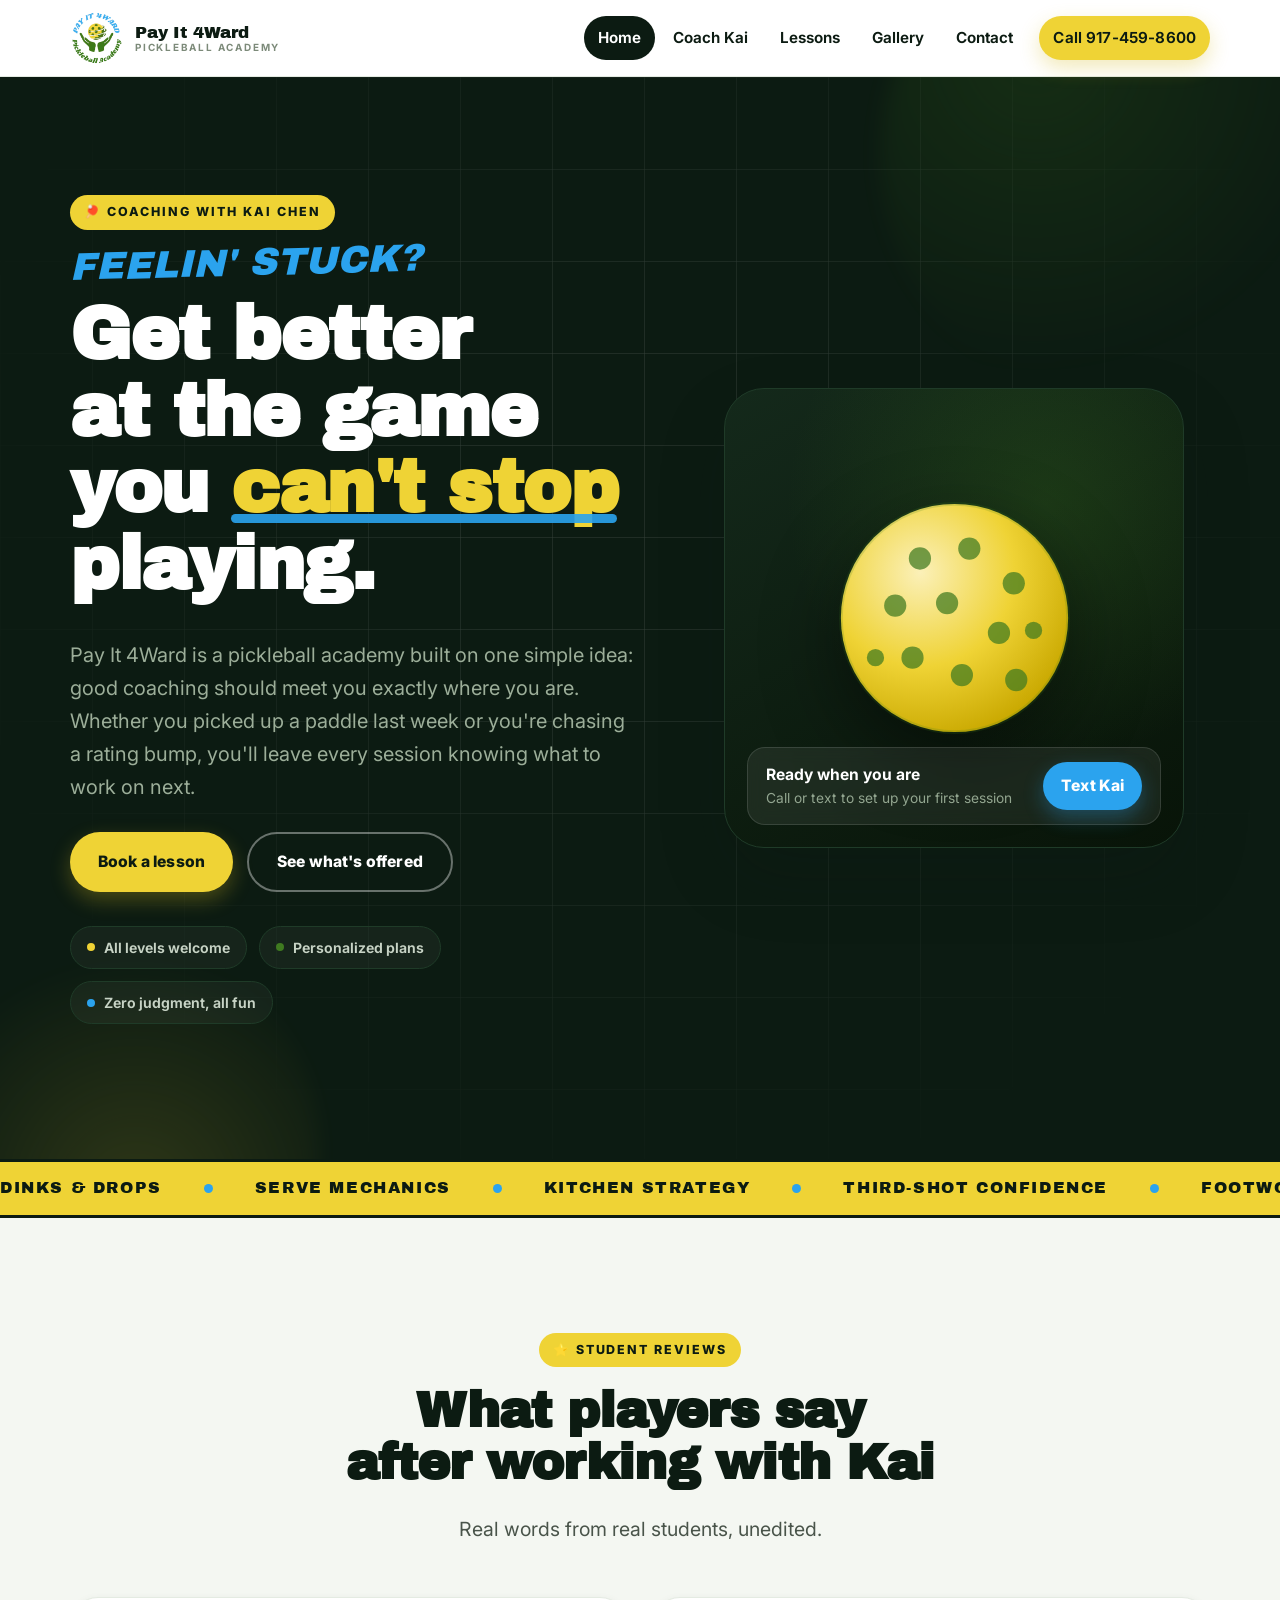
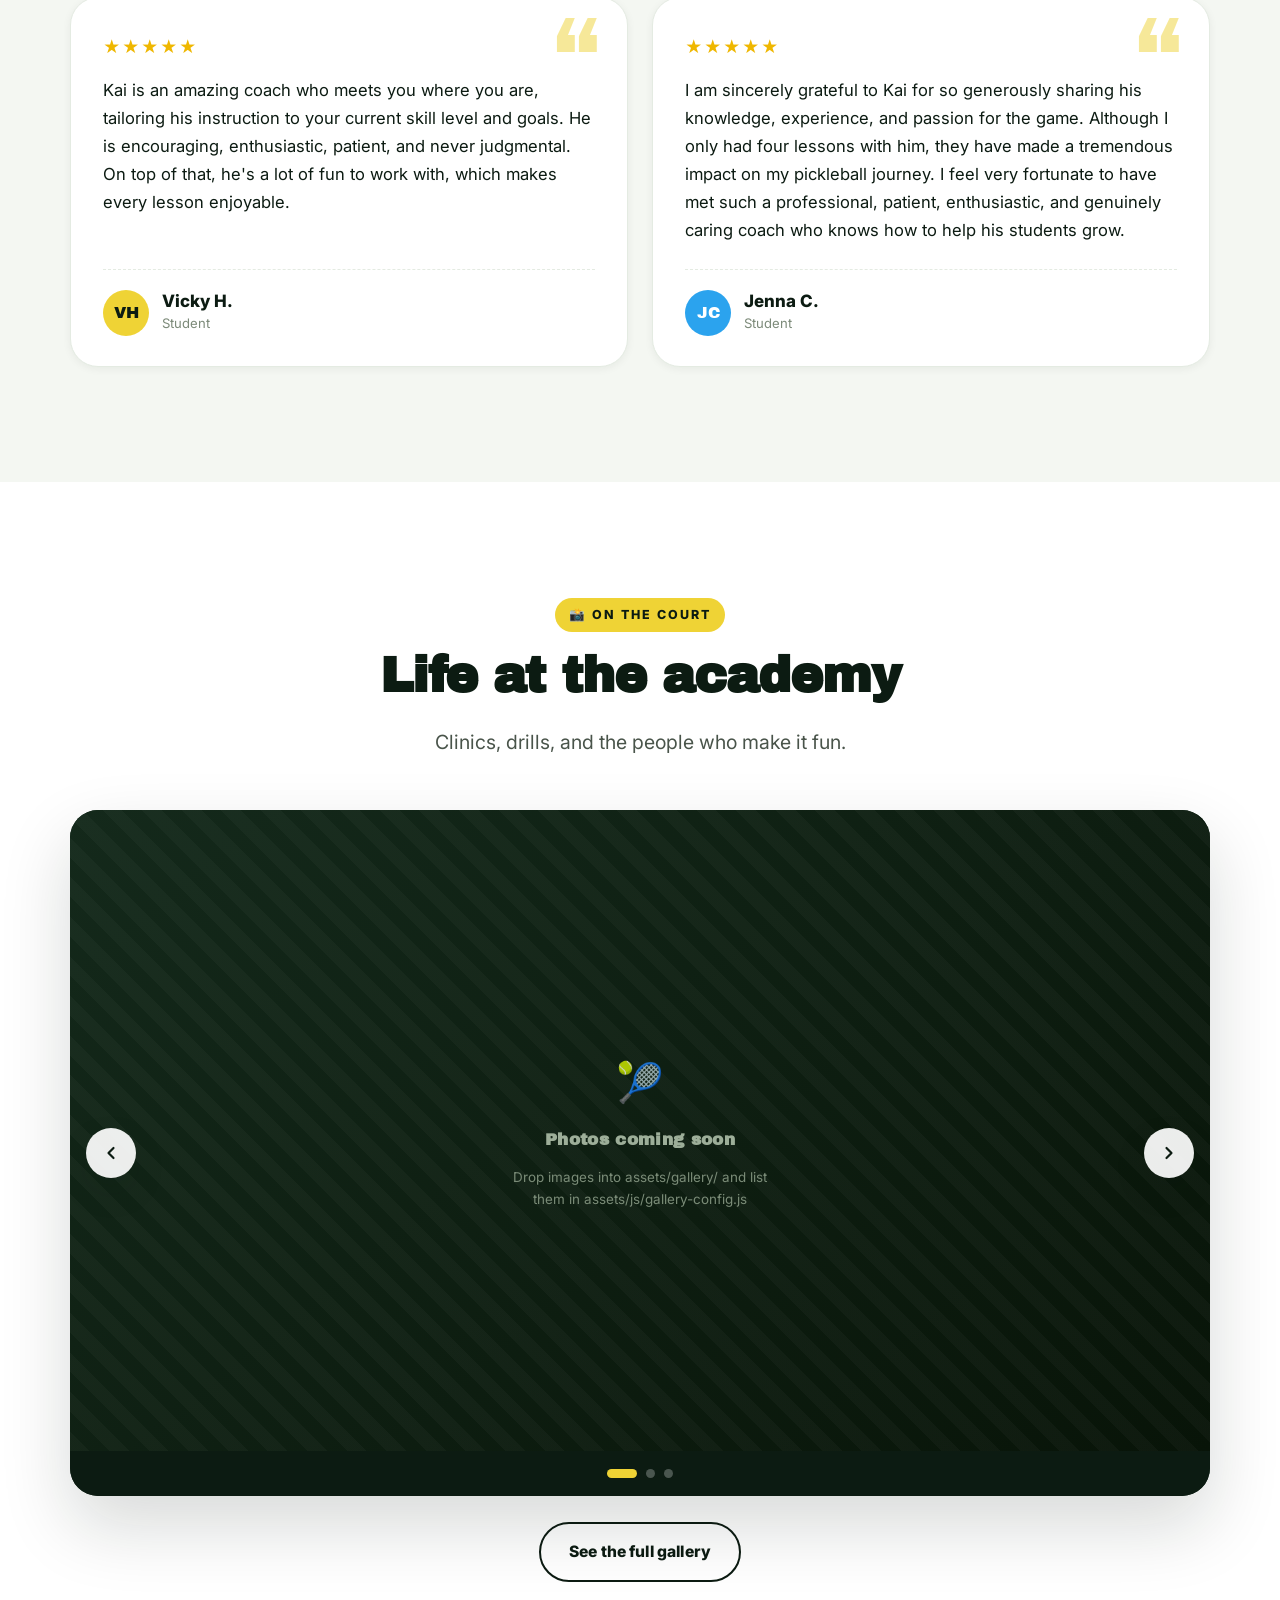
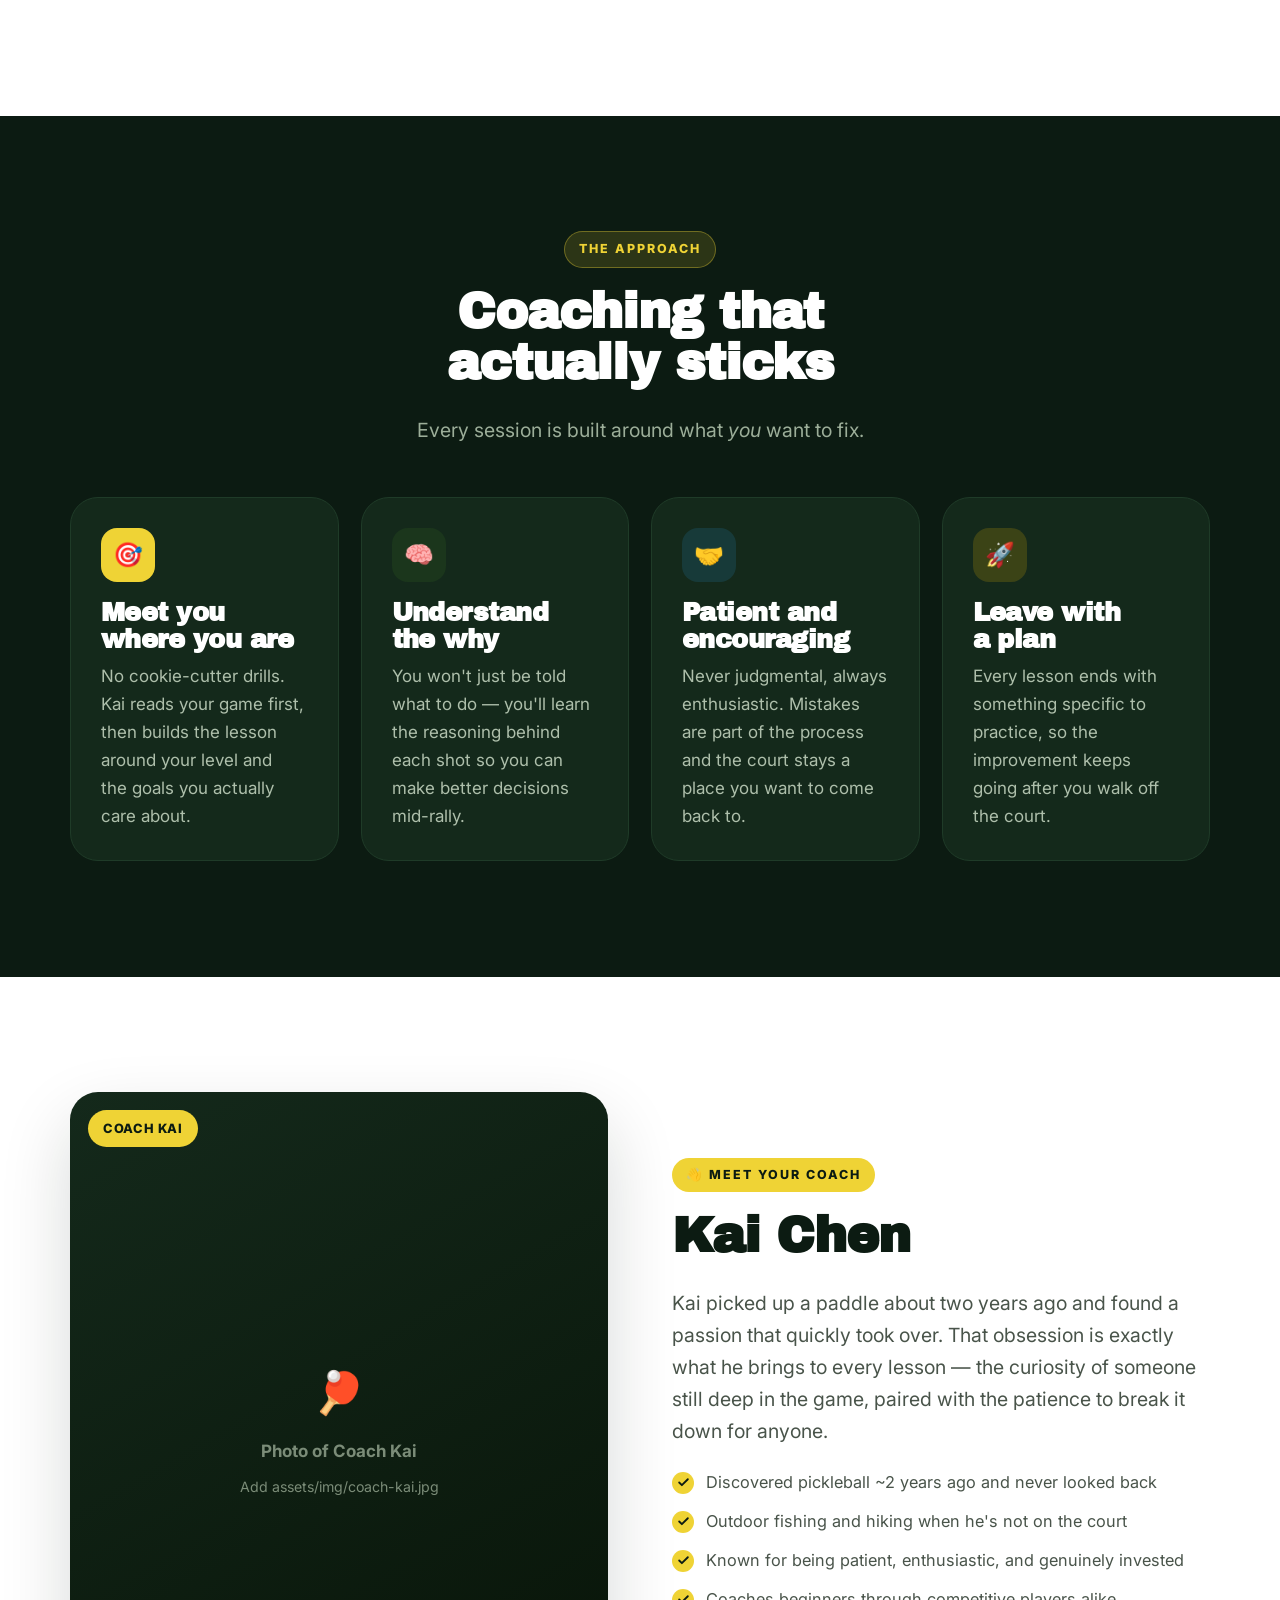
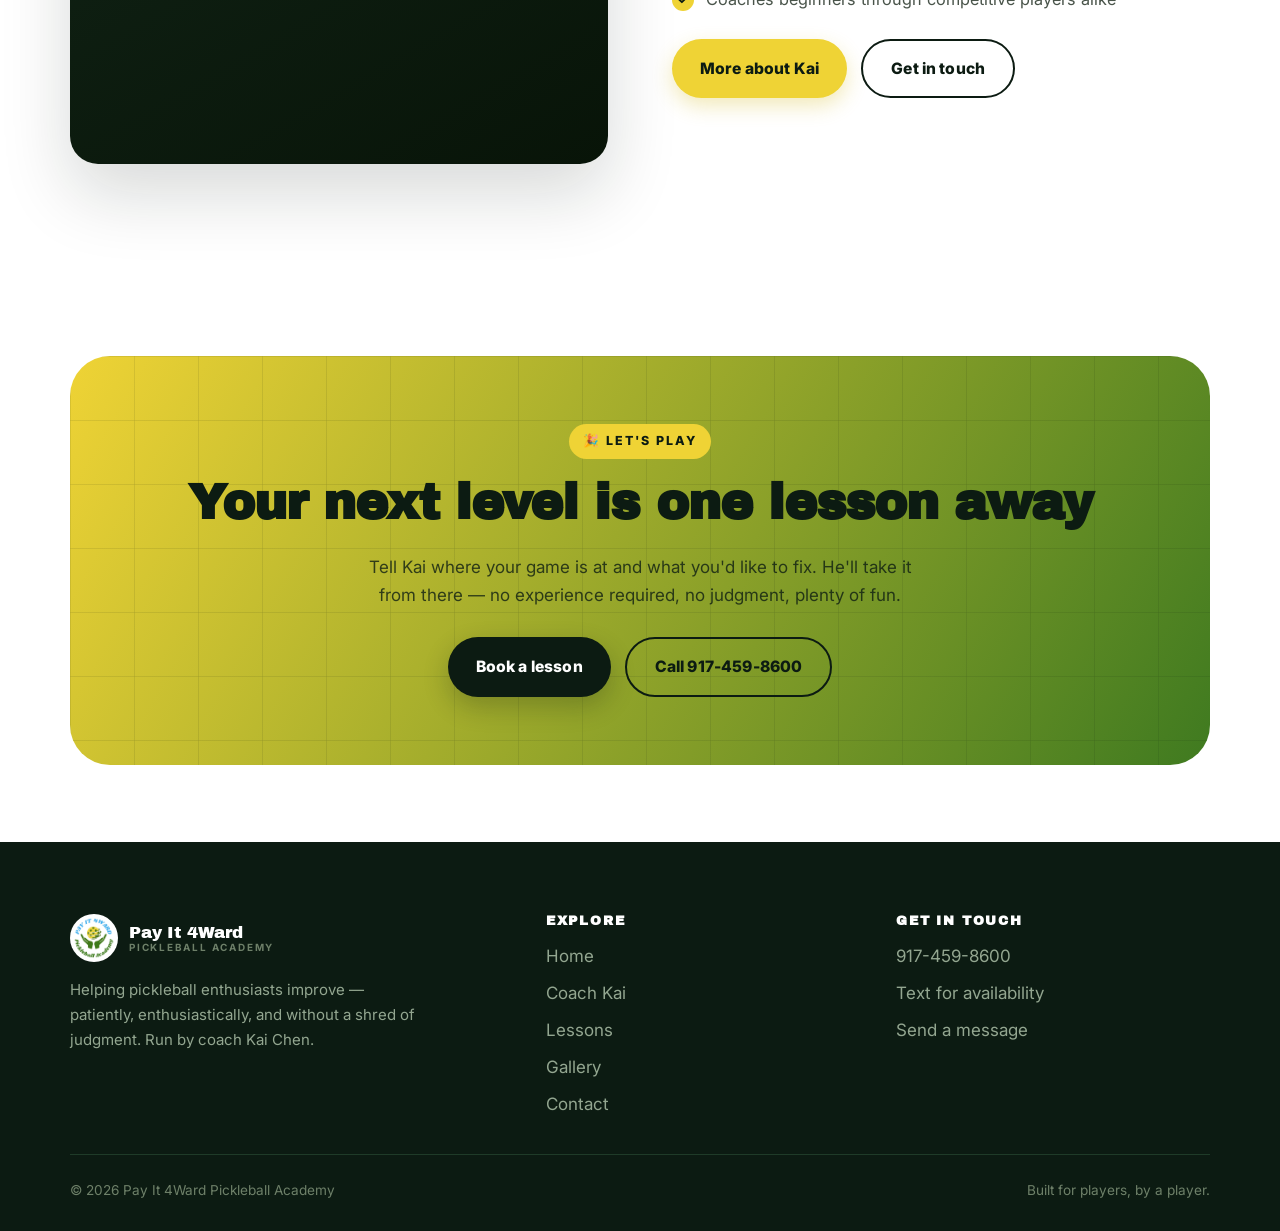
==== commit 1c0a5149: "Add real logo and rebrand palette to match it Replace the placeholder mark with the Pay It 4Ward bad" ====
--- a/index.html
+++ b/index.html
@@ -5,14 +5,14 @@
 <meta name="viewport" content="width=device-width, initial-scale=1, viewport-fit=cover">
 <title>Pay It 4Ward Pickleball Academy — Coaching with Kai Chen</title>
 <meta name="description" content="Pay It 4Ward is a pickleball academy run by coach Kai Chen. Patient, encouraging, personalized coaching that meets every player exactly where they are.">
-<meta name="theme-color" content="#0C1222">
+<meta name="theme-color" content="#0C1B12">
 
 <meta property="og:type" content="website">
 <meta property="og:title" content="Pay It 4Ward Pickleball Academy">
 <meta property="og:description" content="Coaching with Kai Chen — helping pickleball enthusiasts improve, one lesson at a time.">
-<meta property="og:image" content="assets/img/logo.svg">
-
-<link rel="icon" href="assets/img/logo.svg" type="image/svg+xml">
+<meta property="og:image" content="assets/img/logo.png">
+
+<link rel="icon" href="assets/img/logo.png" type="image/png">
 <link rel="preconnect" href="https://fonts.googleapis.com">
 <link rel="preconnect" href="https://fonts.gstatic.com" crossorigin>
 <link href="https://fonts.googleapis.com/css2?family=Archivo+Black&family=Inter:wght@400;500;600;700;800&display=swap" rel="stylesheet">
@@ -24,7 +24,7 @@
 <div class="preloader" id="preloader" role="status" aria-label="Loading Pay It 4Ward">
   <div class="preloader__inner">
     <div class="preloader__card">
-      <img class="preloader__logo" src="assets/img/logo.svg" alt="Pay It 4Ward">
+      <img class="preloader__logo" src="assets/img/logo.png" alt="Pay It 4Ward">
     </div>
     <div class="preloader__bar"></div>
     <div class="preloader__word">Pay It 4Ward</div>
@@ -35,7 +35,7 @@
 <header class="site-header" id="siteHeader">
   <div class="wrap nav">
     <a class="brand" href="index.html">
-      <img class="brand__logo" src="assets/img/logo.svg" alt="Pay It 4Ward logo">
+      <img class="brand__logo" src="assets/img/logo.png" alt="Pay It 4Ward logo">
       <span class="brand__text">
         <span class="brand__name">Pay It 4Ward</span>
         <span class="brand__sub">Pickleball Academy</span>
@@ -66,6 +66,7 @@
   <div class="wrap hero__inner">
     <div>
       <span class="eyebrow">🏓 Coaching with Kai Chen</span>
+      <p class="hero__kicker">Feelin' stuck?</p>
       <h1>Get better at the game you <em>can't stop</em> playing.</h1>
       <p class="hero__lede">
         Pay It 4Ward is a pickleball academy built on one simple idea: good coaching
@@ -291,7 +292,7 @@
     <div class="footer-grid">
       <div>
         <a class="brand" href="index.html" style="margin-bottom:16px">
-          <img class="brand__logo" src="assets/img/logo.svg" alt="">
+          <img class="brand__logo" src="assets/img/logo.png" alt="">
           <span class="brand__text">
             <span class="brand__name">Pay It 4Ward</span>
             <span class="brand__sub">Pickleball Academy</span>
--- a/assets/css/styles.css
+++ b/assets/css/styles.css
@@ -6,20 +6,20 @@
 /* ---------- Design tokens ------------------------------------------------ */
 :root {
   /* Brand palette */
-  --ink:        #0C1222;   /* deep court navy  */
-  --ink-2:      #151E36;   /* raised surface   */
-  --ink-3:      #1E2A47;   /* borders on dark  */
-  --lime:       #C8FF3D;   /* pickleball ball  */
-  --lime-deep:  #A5E01F;
-  --coral:      #FF6B4A;   /* paddle grip      */
-  --teal:       #17D4C0;   /* court accent     */
-  --sun:        #FFC542;
+  --ink:        #0C1B12;   /* deep court green-black */
+  --ink-2:      #14291B;   /* raised surface   */
+  --ink-3:      #1F3B28;   /* borders on dark  */
+  --lime:       #EFD335;   /* ball yellow (logo) */
+  --lime-deep:  #D4B81F;
+  --coral:      #2BA3EE;   /* sky blue (logo)    */
+  --teal:       #3F7A20;   /* forest green (logo) */
+  --sun:        #EFB700;
 
   --paper:      #FFFFFF;
-  --paper-2:    #F5F7FB;
-  --paper-3:    #E9EDF5;
-  --body:       #45506B;
-  --muted:      #7A87A3;
+  --paper-2:    #F4F7F2;
+  --paper-3:    #E4EBE2;
+  --body:       #49544A;
+  --muted:      #7C8A79;
 
   /* Type */
   --font-display: "Archivo Black", "Arial Black", Impact, system-ui, sans-serif;
@@ -31,9 +31,9 @@
   --r-md: 18px;
   --r-lg: 28px;
   --r-xl: 40px;
-  --shadow-sm: 0 2px 8px rgba(12, 18, 34, .06);
-  --shadow-md: 0 14px 34px rgba(12, 18, 34, .10);
-  --shadow-lg: 0 30px 70px rgba(12, 18, 34, .16);
+  --shadow-sm: 0 2px 8px rgba(12, 27, 18, .06);
+  --shadow-md: 0 14px 34px rgba(12, 27, 18, .10);
+  --shadow-lg: 0 30px 70px rgba(12, 27, 18, .16);
   --ease: cubic-bezier(.2, .7, .3, 1);
 
   --maxw: 1180px;
@@ -89,7 +89,7 @@
 
 .section { padding-block: clamp(64px, 9vw, 116px); }
 .section--tight { padding-block: clamp(48px, 6vw, 80px); }
-.section--dark { background: var(--ink); color: #CBD4E8; }
+.section--dark { background: var(--ink); color: #C7D3C5; }
 .section--dark h2, .section--dark h3 { color: #fff; }
 .section--soft { background: var(--paper-2); }
 
@@ -111,13 +111,13 @@
   margin-bottom: 18px;
 }
 .eyebrow--ghost {
-  background: rgba(200, 255, 61, .14);
+  background: rgba(239, 211, 53, .14);
   color: var(--lime);
-  border: 1px solid rgba(200, 255, 61, .35);
+  border: 1px solid rgba(239, 211, 53, .35);
 }
 
 .lede { font-size: clamp(1.05rem, 1.7vw, 1.22rem); color: var(--body); }
-.section--dark .lede { color: #9FADCB; }
+.section--dark .lede { color: #9CAE99; }
 
 /* ---------- Buttons ------------------------------------------------------ */
 .btn {
@@ -139,17 +139,17 @@
   white-space: nowrap;
   transition: transform .18s var(--ease), box-shadow .18s var(--ease),
               background .18s var(--ease);
-  box-shadow: 0 8px 20px rgba(165, 224, 31, .3);
-}
-.btn:hover { transform: translateY(-3px); box-shadow: 0 14px 30px rgba(165, 224, 31, .42); }
+  box-shadow: 0 8px 20px rgba(212, 184, 31, .3);
+}
+.btn:hover { transform: translateY(-3px); box-shadow: 0 14px 30px rgba(212, 184, 31, .42); }
 .btn:active { transform: translateY(-1px); }
 .btn:focus-visible { outline: 3px solid var(--teal); outline-offset: 3px; }
 
 .btn--coral {
   --btn-bg: var(--coral); --btn-fg: #fff;
-  box-shadow: 0 8px 20px rgba(255, 107, 74, .32);
-}
-.btn--coral:hover { box-shadow: 0 14px 30px rgba(255, 107, 74, .45); }
+  box-shadow: 0 8px 20px rgba(43, 163, 238, .32);
+}
+.btn--coral:hover { box-shadow: 0 14px 30px rgba(43, 163, 238, .45); }
 
 .btn--ghost {
   --btn-bg: transparent; --btn-fg: var(--ink);
@@ -265,7 +265,7 @@
   margin-right: auto;
   flex-shrink: 0;
 }
-.brand__logo { height: 46px; width: auto; }
+.brand__logo { height: 54px; width: auto; }
 .brand__text { display: grid; line-height: 1.05; }
 .brand__name {
   font-family: var(--font-display);
@@ -370,7 +370,7 @@
 .hero {
   position: relative;
   background: var(--ink);
-  color: #C9D3E8;
+  color: #C7D3C5;
   overflow: hidden;
   padding-block: clamp(64px, 10vw, 118px);
 }
@@ -385,12 +385,12 @@
 }
 .hero::before {
   width: 520px; height: 520px;
-  background: radial-gradient(circle at 30% 30%, rgba(23, 212, 192, .40), transparent 62%);
+  background: radial-gradient(circle at 30% 30%, rgba(63, 122, 32, .40), transparent 62%);
   top: -180px; right: -120px;
 }
 .hero::after {
   width: 460px; height: 460px;
-  background: radial-gradient(circle at 60% 60%, rgba(200, 255, 61, .30), transparent 62%);
+  background: radial-gradient(circle at 60% 60%, rgba(239, 211, 53, .30), transparent 62%);
   bottom: -220px; left: -140px;
 }
 
@@ -420,6 +420,18 @@
   .hero__inner { grid-template-columns: 1fr; }
 }
 
+.hero__kicker {
+  font-family: var(--font-display);
+  font-style: italic;
+  font-size: clamp(1.5rem, 3.4vw, 2.4rem);
+  line-height: 1;
+  text-transform: uppercase;
+  color: var(--coral);
+  margin: 0 0 10px;
+  rotate: -1.5deg;
+  transform-origin: left center;
+}
+
 .hero h1 { color: #fff; }
 .hero h1 em {
   font-style: normal;
@@ -438,7 +450,7 @@
 }
 .hero__lede {
   font-size: clamp(1.05rem, 1.8vw, 1.25rem);
-  color: #9FADCB;
+  color: #9CAE99;
   max-width: 46ch;
 }
 
@@ -460,7 +472,7 @@
   background: rgba(255, 255, 255, .04);
   font-size: .88rem;
   font-weight: 650;
-  color: #C9D3E8;
+  color: #C7D3C5;
 }
 .hero__stats .dot {
   width: 8px; height: 8px;
@@ -477,8 +489,8 @@
   width: 100%;
   border-radius: var(--r-xl);
   background:
-    radial-gradient(circle at 70% 25%, rgba(23,212,192,.28), transparent 55%),
-    linear-gradient(150deg, var(--ink-2), #0A0F1D);
+    radial-gradient(circle at 70% 25%, rgba(63,122,32,.28), transparent 55%),
+    linear-gradient(150deg, var(--ink-2), #081408);
   border: 1px solid var(--ink-3);
   box-shadow: var(--shadow-lg);
   display: grid;
@@ -513,13 +525,13 @@
   font-size: .86rem;
 }
 .hero__badge strong { color: #fff; display: block; font-size: .98rem; }
-.hero__badge span { color: #94A3C2; }
+.hero__badge span { color: #93A690; }
 
 /* ---------- Compact hero for interior pages ------------------------------ */
 .pagehero {
   position: relative;
   background: var(--ink);
-  color: #9FADCB;
+  color: #9CAE99;
   overflow: hidden;
   padding-block: clamp(52px, 7vw, 86px);
   text-align: center;
@@ -531,7 +543,7 @@
   border-radius: 50%;
   top: -340px; left: 50%;
   translate: -50% 0;
-  background: radial-gradient(circle, rgba(23, 212, 192, .30), transparent 62%);
+  background: radial-gradient(circle, rgba(63, 122, 32, .30), transparent 62%);
   pointer-events: none;
 }
 .pagehero .wrap { position: relative; z-index: 1; }
@@ -616,17 +628,17 @@
   color: var(--ink);
   font-size: 1.5rem;
 }
-.card__icon--teal  { background: rgba(23, 212, 192, .16); color: #0C8C7F; }
-.card__icon--coral { background: rgba(255, 107, 74, .14);  color: #D8482A; }
-.card__icon--sun   { background: rgba(255, 197, 66, .18);  color: #B8801A; }
+.card__icon--teal  { background: rgba(63, 122, 32, .16); color: #2E5C17; }
+.card__icon--coral { background: rgba(43, 163, 238, .14);  color: #14608F; }
+.card__icon--sun   { background: rgba(239, 183, 0, .18);  color: #8A6A00; }
 
 .section--dark .card {
   background: var(--ink-2);
   border-color: var(--ink-3);
   box-shadow: none;
-  color: #A9B6D2;
-}
-.section--dark .card:hover { border-color: rgba(200, 255, 61, .4); }
+  color: #AEBFAB;
+}
+.section--dark .card:hover { border-color: rgba(239, 211, 53, .4); }
 
 /* ==========================================================================
    Reviews
@@ -691,7 +703,7 @@
   background: var(--lime);
   flex-shrink: 0;
 }
-.review__avatar--teal  { background: var(--teal); }
+.review__avatar--teal  { background: var(--teal); color: #fff; }
 .review__avatar--coral { background: var(--coral); color: #fff; }
 .review__by > span:last-child { display: grid; gap: 1px; }
 .review__name { display: block; font-weight: 800; color: var(--ink); line-height: 1.25; }
@@ -717,7 +729,7 @@
   position: relative;
   flex: 0 0 100%;
   aspect-ratio: 16 / 9;
-  background: linear-gradient(140deg, var(--ink-2), #0A0F1D);
+  background: linear-gradient(140deg, var(--ink-2), #081408);
 }
 @media (max-width: 640px) { .carousel__slide { aspect-ratio: 4 / 3; } }
 
@@ -730,7 +742,7 @@
   position: absolute;
   left: 0; right: 0; bottom: 0;
   padding: 54px 28px 24px;
-  background: linear-gradient(to top, rgba(8, 12, 22, .92), transparent);
+  background: linear-gradient(to top, rgba(8, 18, 10, .92), transparent);
   color: #fff;
   font-weight: 650;
   font-size: .98rem;
@@ -746,14 +758,14 @@
   align-content: center;
   text-align: center;
   padding: 24px;
-  color: #6F7EA0;
+  color: #7B8C78;
   background-image:
     repeating-linear-gradient(45deg, rgba(255,255,255,.028) 0 14px, transparent 14px 28px);
 }
 .carousel__placeholder .ph-icon { font-size: 2.4rem; opacity: .8; }
 .carousel__placeholder strong {
   font-family: var(--font-display);
-  color: #93A1C0;
+  color: #9DAE99;
   font-size: 1.05rem;
   letter-spacing: .02em;
 }
@@ -818,7 +830,7 @@
   aspect-ratio: 4 / 5;
   border-radius: var(--r-lg);
   overflow: hidden;
-  background: linear-gradient(150deg, var(--ink-2), #0A0F1D);
+  background: linear-gradient(150deg, var(--ink-2), #081408);
   box-shadow: var(--shadow-lg);
   display: grid;
   place-items: center;
@@ -826,7 +838,7 @@
 .split__media img { width: 100%; height: 100%; object-fit: cover; }
 .split__media .ph {
   text-align: center;
-  color: #6F7EA0;
+  color: #7B8C78;
   padding: 24px;
   display: grid;
   gap: 10px;
@@ -859,7 +871,7 @@
   width: 22px; height: 22px;
   margin-top: 3px;
   border-radius: 50%;
-  background: var(--lime) url("data:image/svg+xml,%3Csvg xmlns='http://www.w3.org/2000/svg' viewBox='0 0 24 24' fill='none' stroke='%230C1222' stroke-width='3.4' stroke-linecap='round' stroke-linejoin='round'%3E%3Cpolyline points='20 6 9 17 4 12'/%3E%3C/svg%3E") center / 13px no-repeat;
+  background: var(--lime) url("data:image/svg+xml,%3Csvg xmlns='http://www.w3.org/2000/svg' viewBox='0 0 24 24' fill='none' stroke='%230C1B12' stroke-width='3.4' stroke-linecap='round' stroke-linejoin='round'%3E%3Cpolyline points='20 6 9 17 4 12'/%3E%3C/svg%3E") center / 13px no-repeat;
 }
 
 /* ==========================================================================
@@ -882,7 +894,7 @@
   border-color: var(--lime);
   box-shadow: var(--shadow-md);
 }
-.program--featured { border-color: var(--ink); background: var(--ink); color: #A9B6D2; }
+.program--featured { border-color: var(--ink); background: var(--ink); color: #AEBFAB; }
 .program--featured h3 { color: #fff; }
 .program--featured:hover { border-color: var(--lime); }
 
@@ -960,16 +972,16 @@
   inset: 0;
   opacity: .22;
   background-image:
-    linear-gradient(to right, rgba(12,18,34,.4) 1px, transparent 1px),
-    linear-gradient(to bottom, rgba(12,18,34,.4) 1px, transparent 1px);
+    linear-gradient(to right, rgba(12,27,18,.4) 1px, transparent 1px),
+    linear-gradient(to bottom, rgba(12,27,18,.4) 1px, transparent 1px);
   background-size: 64px 64px;
   pointer-events: none;
 }
 .cta > * { position: relative; }
 .cta h2 { color: var(--ink); }
-.cta p { color: rgba(12, 18, 34, .78); max-width: 52ch; margin-inline: auto; }
+.cta p { color: rgba(12, 27, 18, .78); max-width: 52ch; margin-inline: auto; }
 .cta .btn-row { justify-content: center; margin-top: 28px; }
-.cta .btn { --btn-bg: var(--ink); --btn-fg: #fff; box-shadow: 0 10px 26px rgba(12,18,34,.24); }
+.cta .btn { --btn-bg: var(--ink); --btn-fg: #fff; box-shadow: 0 10px 26px rgba(12,27,18,.24); }
 .cta .btn--ghost {
   --btn-bg: transparent; --btn-fg: var(--ink);
   border: 2px solid var(--ink); box-shadow: none;
@@ -1067,8 +1079,8 @@
   font-size: .92rem;
   font-weight: 650;
 }
-.form__status--ok   { background: rgba(23, 212, 192, .14); color: #0B7A6F; }
-.form__status--err  { background: rgba(255, 107, 74, .14);  color: #C13F20; }
+.form__status--ok   { background: rgba(63, 122, 32, .14); color: #2E5C17; }
+.form__status--err  { background: rgba(214, 69, 39, .14);  color: #C13F20; }
 
 /* ==========================================================================
    FAQ
@@ -1109,7 +1121,7 @@
    ========================================================================== */
 .site-footer {
   background: var(--ink);
-  color: #8D9BBA;
+  color: #93A690;
   padding-block: clamp(46px, 6vw, 72px) 30px;
 }
 .footer-grid {
@@ -1121,8 +1133,14 @@
 }
 @media (max-width: 760px) { .footer-grid { grid-template-columns: 1fr; gap: 28px; } }
 
+.site-footer .brand__logo {
+  height: 48px;
+  background: #fff;
+  border-radius: 50%;
+  padding: 3px;
+}
 .site-footer .brand__name { color: #fff; }
-.site-footer .brand__sub { color: #6B7A9B; }
+.site-footer .brand__sub { color: #6E8069; }
 .site-footer h4 {
   font-family: var(--font-display);
   font-size: .82rem;
@@ -1132,7 +1150,7 @@
   margin: 0 0 14px;
 }
 .site-footer ul { list-style: none; margin: 0; padding: 0; display: grid; gap: 9px; }
-.site-footer a { color: #8D9BBA; text-decoration: none; transition: color .18s var(--ease); }
+.site-footer a { color: #93A690; text-decoration: none; transition: color .18s var(--ease); }
 .site-footer a:hover { color: var(--lime); }
 .site-footer p { font-size: .94rem; max-width: 40ch; }
 
@@ -1143,7 +1161,7 @@
   gap: 12px;
   padding-top: 24px;
   font-size: .85rem;
-  color: #6B7A9B;
+  color: #6E8069;
 }
 
 /* ==========================================================================
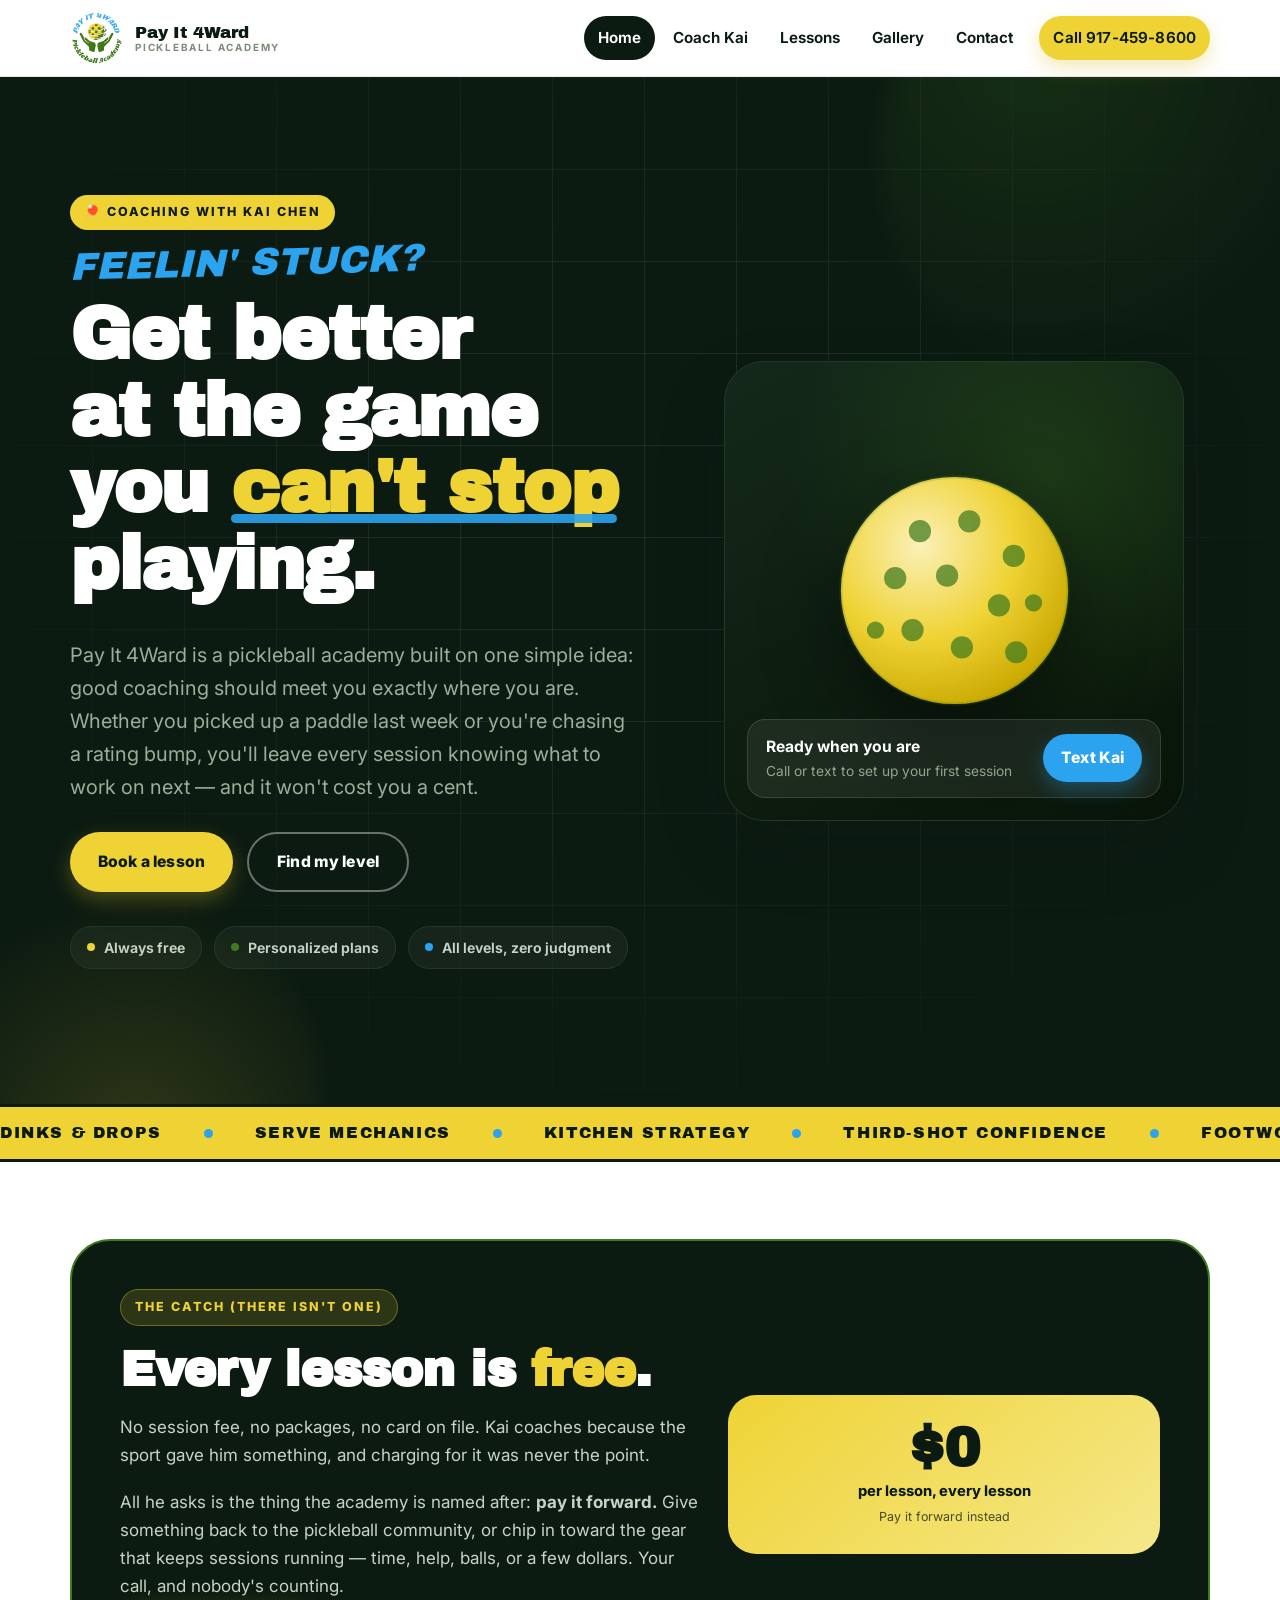
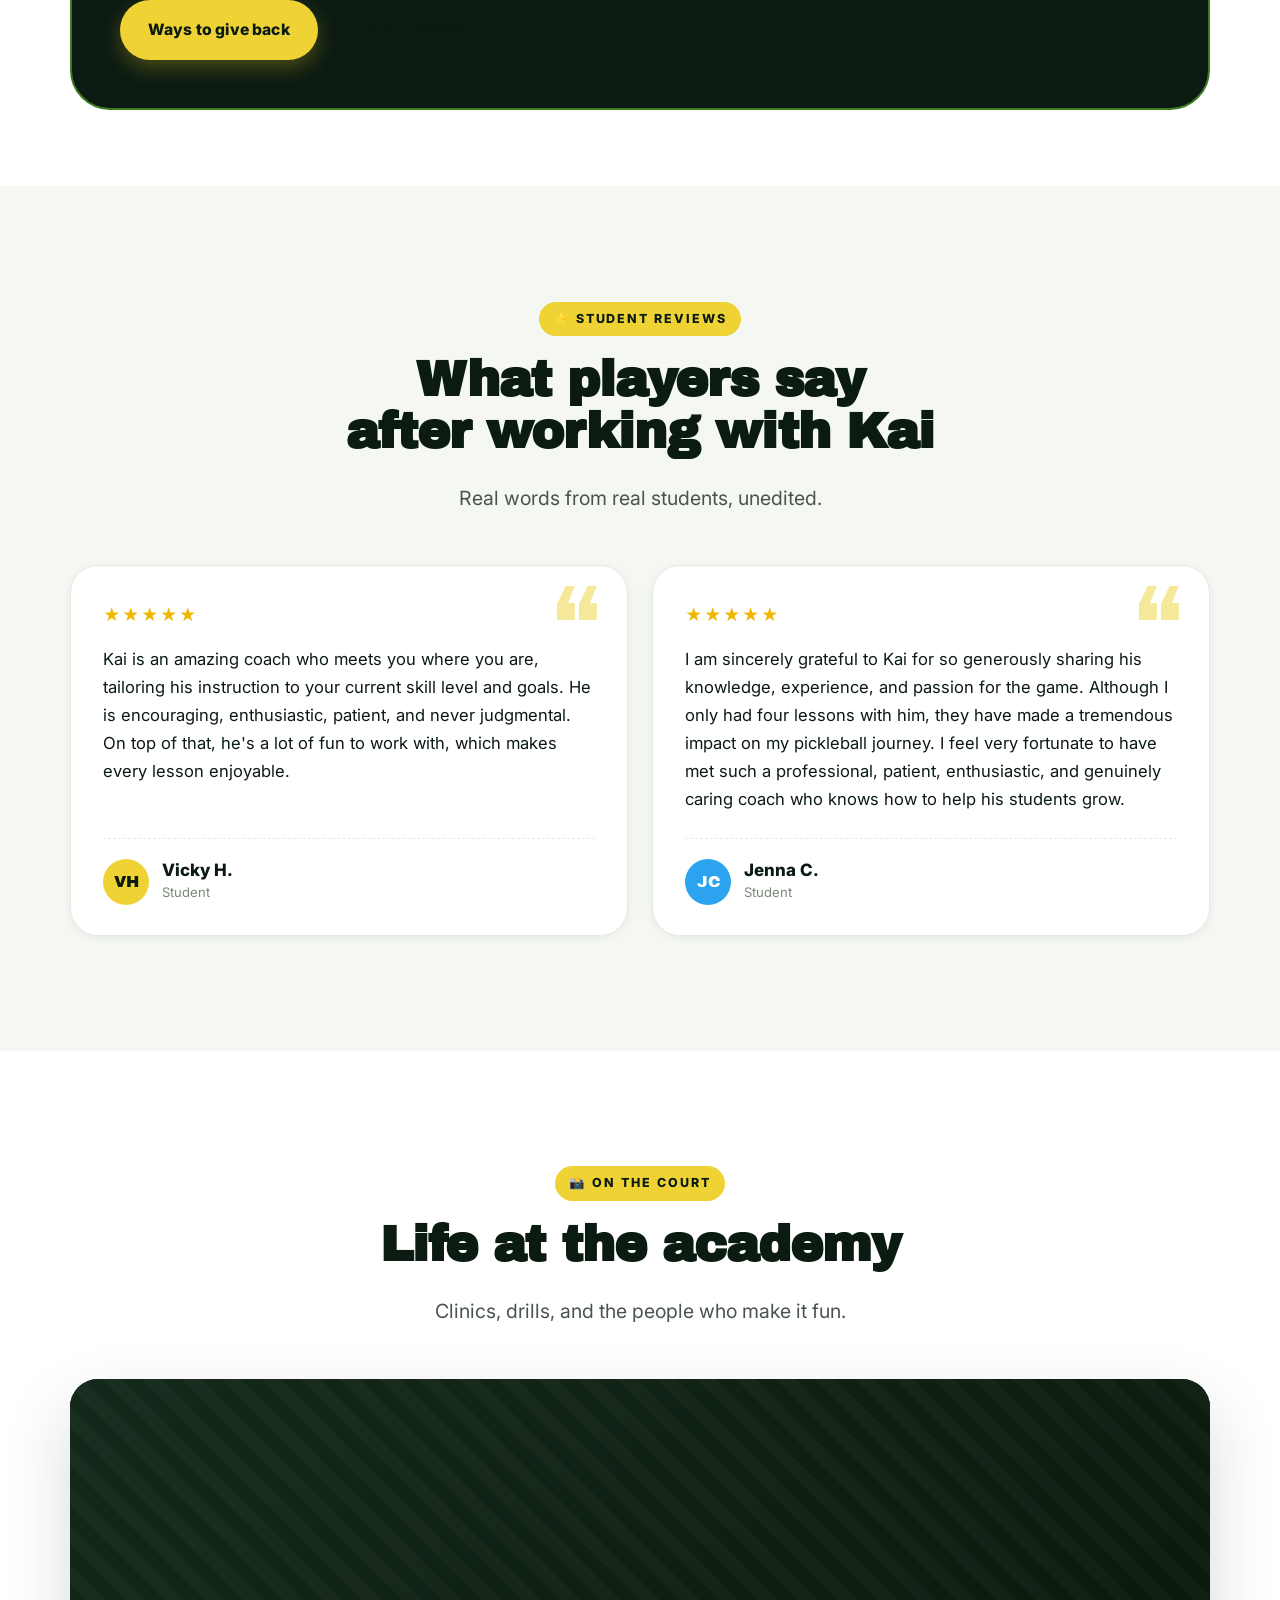
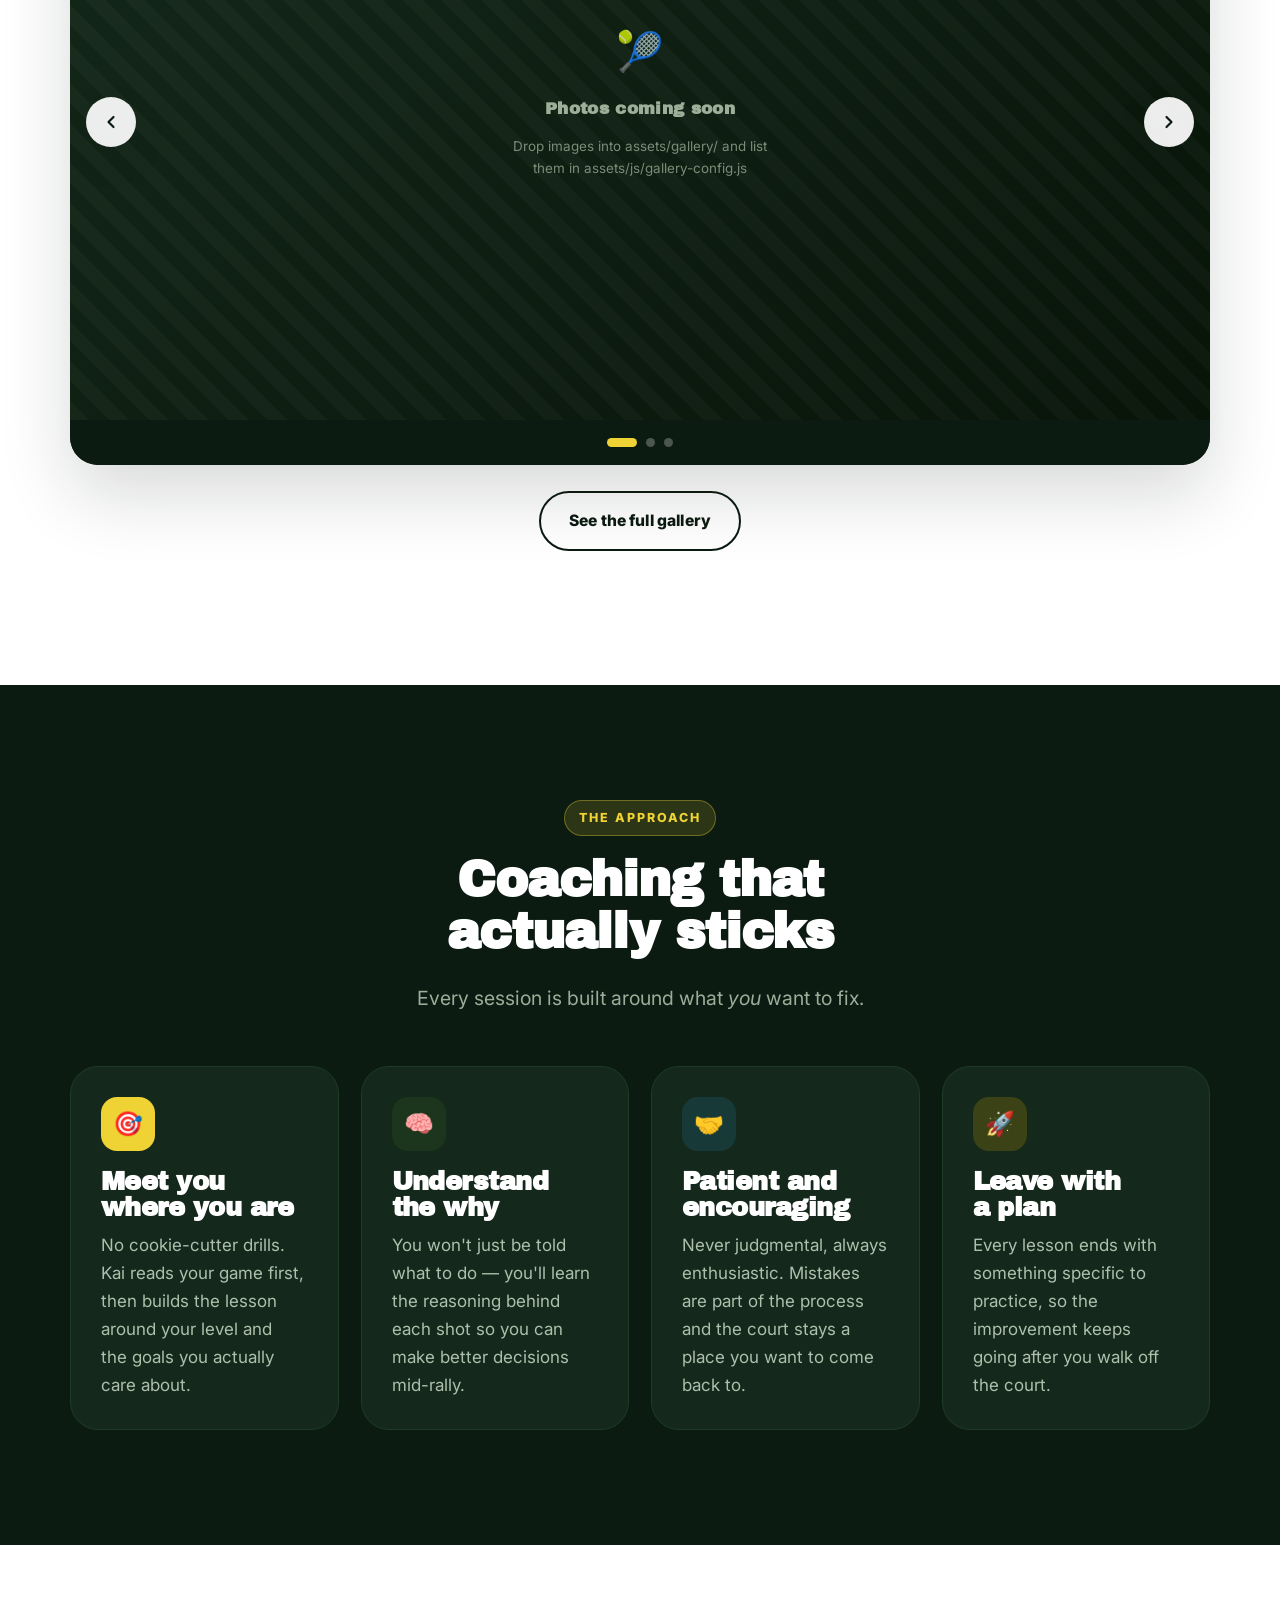
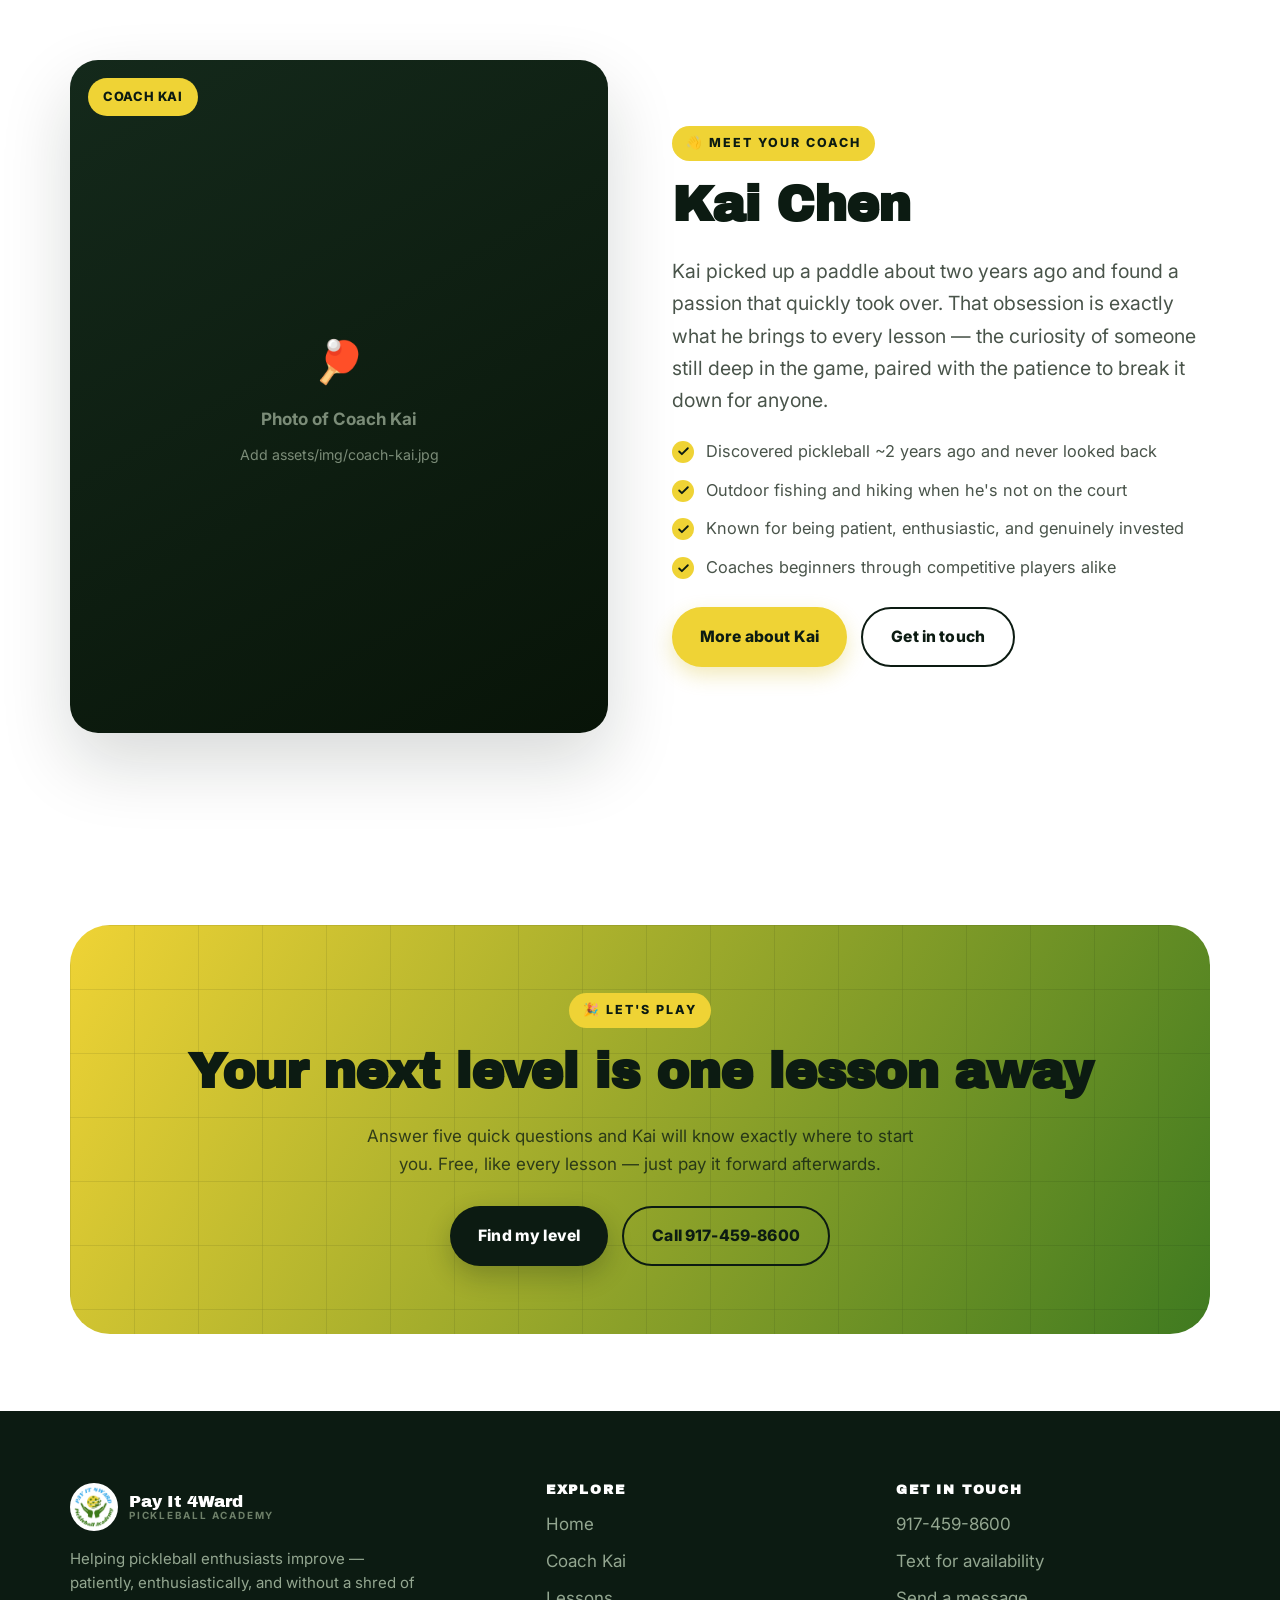
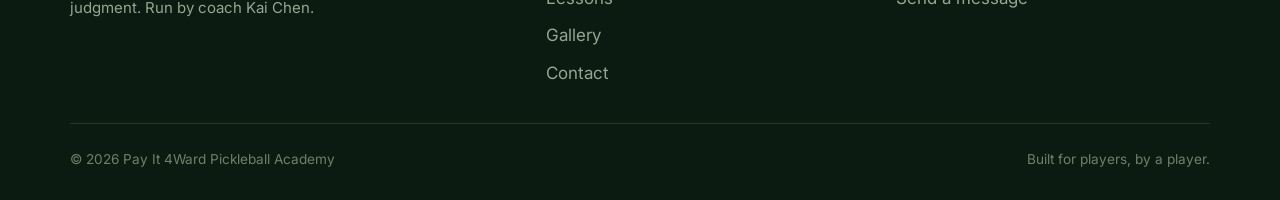
==== commit 7e73219b: "Consolidate lessons to two options and add the level assessment Replace the six lesson cards with tw" ====
--- a/index.html
+++ b/index.html
@@ -4,12 +4,12 @@
 <meta charset="utf-8">
 <meta name="viewport" content="width=device-width, initial-scale=1, viewport-fit=cover">
 <title>Pay It 4Ward Pickleball Academy — Coaching with Kai Chen</title>
-<meta name="description" content="Pay It 4Ward is a pickleball academy run by coach Kai Chen. Patient, encouraging, personalized coaching that meets every player exactly where they are.">
+<meta name="description" content="Pay It 4Ward is a free pickleball academy run by coach Kai Chen. Patient, personalized coaching — pay it forward to the community instead of paying for lessons.">
 <meta name="theme-color" content="#0C1B12">
 
 <meta property="og:type" content="website">
 <meta property="og:title" content="Pay It 4Ward Pickleball Academy">
-<meta property="og:description" content="Coaching with Kai Chen — helping pickleball enthusiasts improve, one lesson at a time.">
+<meta property="og:description" content="Free coaching with Kai Chen — helping pickleball enthusiasts improve. Pay it forward instead of paying a fee.">
 <meta property="og:image" content="assets/img/logo.png">
 
 <link rel="icon" href="assets/img/logo.png" type="image/png">
@@ -72,18 +72,18 @@
         Pay It 4Ward is a pickleball academy built on one simple idea: good coaching
         should meet you exactly where you are. Whether you picked up a paddle last
         week or you're chasing a rating bump, you'll leave every session knowing
-        what to work on next.
+        what to work on next &mdash; and it won't cost you a cent.
       </p>
 
       <div class="btn-row" style="margin-top:28px">
         <a class="btn" href="contact.html">Book a lesson</a>
-        <a class="btn btn--ghost" href="programs.html">See what's offered</a>
+        <a class="btn btn--ghost" href="programs.html#assess">Find my level</a>
       </div>
 
       <ul class="hero__stats">
-        <li><span class="dot" style="background:var(--lime)"></span> All levels welcome</li>
+        <li><span class="dot" style="background:var(--lime)"></span> Always free</li>
         <li><span class="dot" style="background:var(--teal)"></span> Personalized plans</li>
-        <li><span class="dot" style="background:var(--coral)"></span> Zero judgment, all fun</li>
+        <li><span class="dot" style="background:var(--coral)"></span> All levels, zero judgment</li>
       </ul>
     </div>
 
@@ -109,6 +109,34 @@
     <span>Third-shot confidence</span><span>Footwork</span><span>Doubles IQ</span>
   </div>
 </div>
+
+
+<!-- ====================== FREE / PAY IT FORWARD ====================== -->
+<section class="section section--tight">
+  <div class="wrap">
+    <div class="freebar reveal">
+      <div>
+        <span class="eyebrow eyebrow--ghost">The catch (there isn't one)</span>
+        <h2>Every lesson is <em>free</em>.</h2>
+        <p>No session fee, no packages, no card on file. Kai coaches because the
+           sport gave him something, and charging for it was never the point.</p>
+        <p>All he asks is the thing the academy is named after: <strong>pay it
+           forward.</strong> Give something back to the pickleball community, or
+           chip in toward the gear that keeps sessions running &mdash; time, help,
+           balls, or a few dollars. Your call, and nobody's counting.</p>
+        <div class="btn-row">
+          <a class="btn" href="programs.html#giveback">Ways to give back</a>
+          <a class="btn btn--ghost" href="programs.html#assess">Find my level</a>
+        </div>
+      </div>
+      <div class="freebar__price">
+        <b>$0</b>
+        <span>per lesson, every lesson</span>
+        <small>Pay it forward instead</small>
+      </div>
+    </div>
+  </div>
+</section>
 
 <!-- ============================ REVIEWS ============================== -->
 <section class="section section--soft" id="reviews">
@@ -274,10 +302,10 @@
     <div class="cta reveal">
       <span class="eyebrow">🎉 Let's play</span>
       <h2>Your next level is one lesson away</h2>
-      <p>Tell Kai where your game is at and what you'd like to fix. He'll take it
-         from there — no experience required, no judgment, plenty of fun.</p>
+      <p>Answer five quick questions and Kai will know exactly where to start you.
+         Free, like every lesson &mdash; just pay it forward afterwards.</p>
       <div class="btn-row">
-        <a class="btn" href="contact.html">Book a lesson</a>
+        <a class="btn" href="programs.html#assess">Find my level</a>
         <a class="btn btn--ghost" href="tel:+19174598600">Call 917-459-8600</a>
       </div>
     </div>
--- a/assets/css/styles.css
+++ b/assets/css/styles.css
@@ -1164,6 +1164,257 @@
   color: #6E8069;
 }
 
+
+/* ==========================================================================
+   Free / pay-it-forward banner
+   ========================================================================== */
+.freebar {
+  position: relative;
+  overflow: hidden;
+  border-radius: var(--r-xl);
+  padding: clamp(28px, 4.4vw, 48px);
+  background: var(--ink);
+  border: 2px solid var(--teal);
+  color: #C7D3C5;
+  display: grid;
+  gap: 24px;
+  grid-template-columns: 1.15fr .85fr;
+  align-items: center;
+}
+@media (max-width: 820px) { .freebar { grid-template-columns: 1fr; } }
+
+.freebar h2 { color: #fff; margin-bottom: .35em; }
+.freebar h2 em { font-style: normal; color: var(--lime); }
+.freebar p:last-of-type { margin-bottom: 0; }
+
+.freebar__price {
+  display: grid;
+  place-items: center;
+  gap: 4px;
+  padding: 26px 20px;
+  border-radius: var(--r-lg);
+  background: linear-gradient(140deg, var(--lime), #F5E88A);
+  color: var(--ink);
+  text-align: center;
+}
+.freebar__price b {
+  font-family: var(--font-display);
+  font-size: clamp(2.4rem, 6vw, 3.4rem);
+  line-height: 1;
+}
+.freebar__price span { font-weight: 750; font-size: .92rem; }
+.freebar__price small { font-size: .78rem; opacity: .75; }
+
+/* ==========================================================================
+   Pay-it-forward ways to give back
+   ========================================================================== */
+.give {
+  display: grid;
+  gap: 18px;
+  grid-template-columns: repeat(auto-fit, minmax(230px, 1fr));
+}
+.give__card {
+  padding: 26px;
+  border-radius: var(--r-lg);
+  background: #fff;
+  border: 1px solid var(--paper-3);
+  box-shadow: var(--shadow-sm);
+}
+.give__card h3 { font-size: 1.12rem; margin-bottom: .4em; }
+.give__card p { font-size: .96rem; margin-bottom: 0; }
+.give__card ul {
+  list-style: none;
+  margin: 12px 0 0;
+  padding: 0;
+  display: grid;
+  gap: 8px;
+  font-size: .94rem;
+}
+.give__card ul li { display: flex; gap: 9px; align-items: flex-start; }
+.give__card ul li::before { content: "▸"; color: var(--teal); font-weight: 800; }
+
+.give__icon {
+  width: 48px; height: 48px;
+  border-radius: 14px;
+  display: grid;
+  place-items: center;
+  font-size: 1.35rem;
+  margin-bottom: 15px;
+  background: rgba(63, 122, 32, .14);
+}
+.give__icon--blue { background: rgba(43, 163, 238, .14); }
+.give__icon--yellow { background: rgba(239, 211, 53, .22); }
+
+/* a payment handle that hasn't been filled in yet */
+.handle {
+  display: inline-block;
+  font-family: ui-monospace, SFMono-Regular, Menlo, monospace;
+  font-size: .9rem;
+  padding: 2px 8px;
+  border-radius: 6px;
+  background: var(--paper-2);
+  border: 1px dashed var(--muted);
+  color: var(--body);
+}
+
+/* ==========================================================================
+   Self-assessment quiz
+   ========================================================================== */
+.quiz {
+  max-width: 720px;
+  margin-inline: auto;
+  border-radius: var(--r-lg);
+  background: #fff;
+  border: 1px solid var(--paper-3);
+  box-shadow: var(--shadow-md);
+  overflow: hidden;
+}
+
+.quiz__bar {
+  height: 6px;
+  background: var(--paper-3);
+}
+.quiz__bar span {
+  display: block;
+  height: 100%;
+  width: 0;
+  background: linear-gradient(90deg, var(--teal), var(--lime));
+  transition: width .35s var(--ease);
+}
+
+.quiz__body { padding: clamp(24px, 4vw, 38px); }
+
+.quiz__count {
+  font-size: .74rem;
+  font-weight: 800;
+  letter-spacing: .16em;
+  text-transform: uppercase;
+  color: var(--muted);
+  margin-bottom: 12px;
+}
+.quiz__q {
+  font-family: var(--font-display);
+  font-size: clamp(1.3rem, 2.8vw, 1.75rem);
+  line-height: 1.15;
+  color: var(--ink);
+  margin: 0 0 6px;
+}
+.quiz__help { font-size: .92rem; color: var(--muted); margin: 0 0 22px; }
+
+.quiz__options { display: grid; gap: 10px; margin-bottom: 26px; }
+.quiz__option {
+  display: flex;
+  align-items: center;
+  gap: 14px;
+  padding: 15px 18px;
+  border-radius: var(--r-md);
+  border: 2px solid var(--paper-3);
+  background: #fff;
+  text-align: left;
+  font-size: 1rem;
+  font-weight: 600;
+  color: var(--ink);
+  width: 100%;
+  transition: border-color .16s var(--ease), background .16s var(--ease),
+              transform .16s var(--ease);
+}
+.quiz__option:hover { border-color: var(--lime-deep); transform: translateX(3px); }
+.quiz__option:focus-visible { outline: 3px solid var(--teal); outline-offset: 2px; }
+.quiz__option[aria-pressed="true"] {
+  border-color: var(--teal);
+  background: rgba(63, 122, 32, .07);
+}
+.quiz__key {
+  flex-shrink: 0;
+  width: 28px; height: 28px;
+  border-radius: 50%;
+  display: grid;
+  place-items: center;
+  background: var(--paper-2);
+  font-family: var(--font-display);
+  font-size: .82rem;
+  color: var(--muted);
+}
+.quiz__option[aria-pressed="true"] .quiz__key { background: var(--teal); color: #fff; }
+
+.quiz__nav { display: flex; justify-content: space-between; align-items: center; gap: 12px; }
+.quiz__back {
+  border: 0;
+  background: none;
+  padding: 8px 2px;
+  font-weight: 700;
+  font-size: .94rem;
+  color: var(--muted);
+  text-decoration: underline;
+  text-underline-offset: 3px;
+}
+.quiz__back:hover { color: var(--ink); }
+.quiz__back[hidden] { display: none !important; }
+
+/* ---- result ---- */
+.quiz__result { padding: clamp(24px, 4vw, 38px); }
+
+.result__band {
+  display: grid;
+  gap: 4px;
+  padding: 26px;
+  border-radius: var(--r-lg);
+  background: var(--ink);
+  color: #C7D3C5;
+  text-align: center;
+  margin-bottom: 22px;
+}
+.result__band b {
+  font-family: var(--font-display);
+  font-size: clamp(2.2rem, 6vw, 3rem);
+  line-height: 1;
+  color: var(--lime);
+}
+.result__band strong { color: #fff; font-size: 1.05rem; }
+.result__band small { font-size: .84rem; color: #9CAE99; }
+
+.result__caveat {
+  font-size: .86rem;
+  color: var(--muted);
+  border-left: 3px solid var(--paper-3);
+  padding-left: 14px;
+  margin-bottom: 22px;
+}
+
+.result__focus { list-style: none; margin: 0 0 24px; padding: 0; display: grid; gap: 11px; }
+.result__focus li {
+  display: flex;
+  gap: 12px;
+  align-items: flex-start;
+  font-size: 1rem;
+  color: var(--ink);
+}
+.result__focus li::before {
+  content: "";
+  flex-shrink: 0;
+  width: 22px; height: 22px;
+  margin-top: 2px;
+  border-radius: 50%;
+  background: var(--lime) url("data:image/svg+xml,%3Csvg xmlns='http://www.w3.org/2000/svg' viewBox='0 0 24 24' fill='none' stroke='%230C1B12' stroke-width='3.4' stroke-linecap='round' stroke-linejoin='round'%3E%3Cpolyline points='20 6 9 17 4 12'/%3E%3C/svg%3E") center / 13px no-repeat;
+}
+
+.result__tag {
+  display: inline-flex;
+  align-items: center;
+  gap: 8px;
+  padding: 7px 14px;
+  border-radius: 999px;
+  background: rgba(43, 163, 238, .12);
+  color: #14608F;
+  font-size: .82rem;
+  font-weight: 800;
+  letter-spacing: .04em;
+  text-transform: uppercase;
+  margin-bottom: 14px;
+}
+
+.quiz h3 { font-size: 1.15rem; margin-bottom: .5em; }
+
 /* ==========================================================================
    Scroll reveal
    ========================================================================== */
